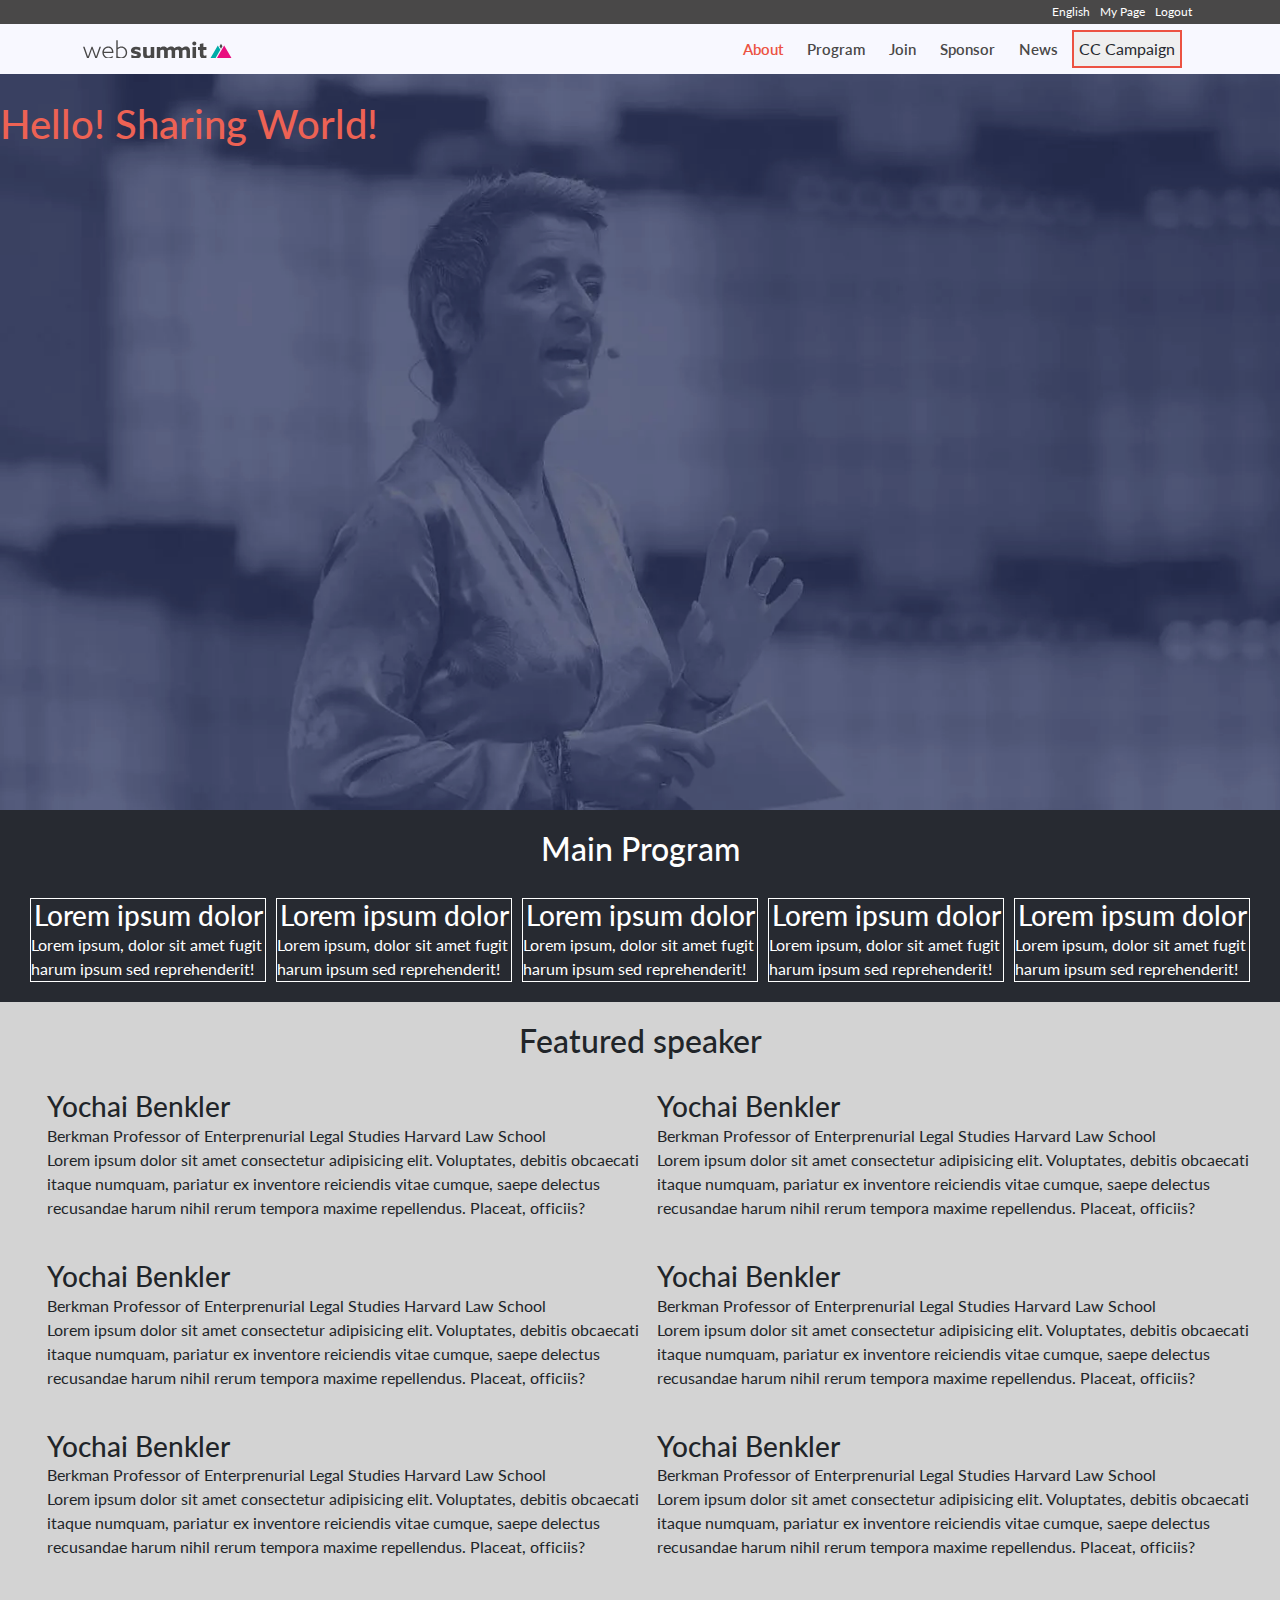
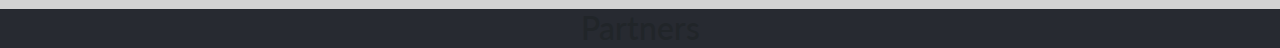
==== index.html @ e6be3a61 "Added partners section" ====
<!DOCTYPE html>
<!--[if lt IE 7]>      <html class="no-js lt-ie9 lt-ie8 lt-ie7"> <![endif]-->
<!--[if IE 7]>         <html class="no-js lt-ie9 lt-ie8"> <![endif]-->
<!--[if IE 8]>         <html class="no-js lt-ie9"> <![endif]-->
<!--[if gt IE 8]><!-->
<html class="no-js">
<!--<![endif]-->

<head>
  <meta charset="utf-8">
  <meta http-equiv="X-UA-Compatible" content="IE=edge">
  <title>Home Page</title>
  <meta name="description" content="">
  <meta name="viewport" content="width=device-width, initial-scale=1">
  <link href="https://fonts.googleapis.com/css2?family=Lato&display=swap" rel="stylesheet">
  <script src="https://kit.fontawesome.com/d4de0f4540.js" crossorigin="anonymous"></script>
  <link rel="stylesheet" href="https://stackpath.bootstrapcdn.com/bootstrap/4.4.1/css/bootstrap.min.css"
    integrity="sha384-Vkoo8x4CGsO3+Hhxv8T/Q5PaXtkKtu6ug5TOeNV6gBiFeWPGFN9MuhOf23Q9Ifjh" crossorigin="anonymous">
  <link rel="stylesheet" href="reset.css">
  <link rel="stylesheet" href="main.css">
</head>

<body>
  <header>
    <nav>
      <div class="top-nav space">
        <a href="#"><i class="fab fa-facebook-f"></i></a>
        <a href="#"><i class="fab fa-twitter"></i></a>
        <a href="#">English</a>
        <a href="#">My Page</a>
        <a href="#">Logout</a>
      </div>
      <div class="main-nav space">
        <a href="index.html" class="head-logo">
          <span class="svg-logo logo hideLogo">
            <svg viewBox="0 0 731 92" version="1.1" xmlns="http://www.w3.org/2000/svg"
              xmlns:xlink="http://www.w3.org/1999/xlink" class="svg-lo">
              <title>Web Summit_Logo_Horizontal_White</title>
              <desc>Created with Sketch.</desc>
              <g id="Web-Summit_Logo_Horizontal_White" stroke="none" stroke-width="1" fill="none" fill-rule="evenodd">
                <path
                  d="M0,32.848 L7.41,32.848 L17.639,62.132 C19.758,68.242 22.109,75.069 24.228,81.418 L24.462,81.418 C26.579,75.299 29.049,68.366 31.166,62.477 L41.867,32.848 L46.689,32.848 L57.155,61.778 C59.391,67.887 61.979,75.184 64.096,81.304 L64.33,81.304 C66.329,75.184 68.8,68.012 70.799,62.247 L81.031,32.848 L88.206,32.848 L67.859,90.707 L60.919,90.707 L50.689,62.477 C48.925,57.545 46.102,49.549 44.338,44.368 L44.103,44.368 C42.339,49.549 39.516,57.545 37.634,62.716 L27.52,90.707 L20.345,90.707 L0,32.848"
                  id="Fill-1" fill="#494848"></path>
                <path
                  d="M102.134,57.899 L142.474,57.899 C142.12,42.367 131.184,37.78 123.422,37.78 C113.777,37.78 104.016,44.483 102.134,57.899 Z M101.9,63.655 C103.075,77.301 112.836,85.766 126.479,85.766 C134.241,85.766 140.592,82.941 145.883,79.063 L145.883,86.59 C140.592,89.884 133.183,92 126.008,92 C108.249,92 95.077,79.771 95.077,61.778 C95.077,43.899 108.014,31.555 123.657,31.555 C137.652,31.555 149.295,41.543 149.295,58.723 C149.295,60.485 149.177,62.247 149.06,63.655 L101.9,63.655 Z"
                  id="Fill-2" fill="#494848"></path>
                <path
                  d="M187.141,85.881 C201.137,85.881 209.957,75.069 209.957,61.538 C209.957,48.017 201.254,37.78 188.2,37.78 C181.262,37.78 175.028,40.605 170.441,45.192 L170.441,81.533 C174.91,83.889 181.144,85.881 187.141,85.881 Z M163.503,0.854 L170.441,0.854 L170.441,37.904 L170.678,38.019 C174.793,34.84 180.907,31.555 189.023,31.555 C204.666,31.555 216.897,43.669 216.897,61.184 C216.897,78.708 204.666,92 186.907,92 C180.321,92 174.91,90.238 170.206,88.007 L163.503,89.175 L163.503,0.854 Z"
                  id="Fill-3" fill="#494848"></path>
                <path
                  d="M237.398,72.007 C245.072,76.474 254.003,78.423 259.386,78.423 C264.198,78.423 267.061,77.164 267.061,74.077 C267.061,69.723 260.762,70.18 252.287,68.007 C241.636,65.368 235.337,60.901 235.337,51.623 C235.451,39.715 245.988,32.964 259.96,32.964 C266.715,32.964 275.078,34.335 281.489,37.43 L281.489,52.425 C274.045,48.191 265.342,46.354 260.302,46.354 C255.721,46.354 252.973,47.734 252.973,50.364 C252.973,54.486 259.043,54.15 267.403,56.211 C278.169,58.841 284.696,62.962 284.696,72.697 C284.582,85.062 273.816,91.823 259.386,91.823 C252.63,91.823 244.042,90.452 237.398,87.244 L237.398,72.007"
                  id="Fill-4" fill="#494848"></path>
                <path
                  d="M295.376,68.921 L295.376,34.223 L312.783,34.223 L312.783,66.282 C312.783,70.403 313.471,72.809 314.958,74.413 C316.448,76.138 318.737,76.94 321.143,76.94 C325.495,76.94 329.848,74.534 332.594,71.895 L332.594,34.223 L350.004,34.223 L350.004,90.564 L332.825,90.564 L332.825,85.295 L332.594,85.184 C328.244,88.96 322.747,91.823 315.417,91.823 C308.89,91.823 303.964,89.529 300.759,86.209 C297.094,82.433 295.376,77.276 295.376,68.921"
                  id="Fill-5" fill="#494848"></path>
                <path
                  d="M520.505,38.02 C517.183,34.589 512.29,32.416 505.991,32.416 C498.89,32.416 492.264,35.046 486.193,40.426 C482.873,34.812 475.894,32.416 469.824,32.416 C461.139,32.416 454.104,36.968 449.709,40.58 C449.123,39.658 448.457,38.808 447.695,38.02 C444.373,34.589 439.45,32.416 433.151,32.416 C426.05,32.416 419.409,35.046 413.338,40.426 C410.018,34.812 403.032,32.416 396.961,32.416 C390.091,32.416 384.271,35.157 379.919,38.822 L379.596,38.71 L379.596,34.444 L362.596,34.444 L362.596,90.444 L379.596,90.444 L379.596,51.998 C382.596,49.592 386.791,47.41 390.799,47.41 C393.088,47.41 395.041,48.1 396.643,49.816 C398.132,51.42 398.596,53.714 398.596,57.491 L398.596,90.444 L416.596,90.444 L416.596,54.628 C416.596,53.826 416.514,52.912 416.4,52.11 C419.377,49.471 423.457,47.41 427.467,47.41 C429.756,47.41 431.874,48.1 433.478,49.816 C434.853,51.308 435.596,53.257 435.596,57.491 L435.596,90.444 L435.476,90.444 L452.849,90.444 L452.596,90.444 L452.596,51.998 C455.596,49.592 459.726,47.41 463.734,47.41 C466.023,47.41 468.008,48.1 469.61,49.816 C471.1,51.42 471.596,53.714 471.596,57.491 L471.596,90.444 L488.596,90.444 L488.596,54.628 C488.596,53.826 488.949,52.912 488.835,52.11 C491.812,49.471 496.11,47.41 500.12,47.41 C502.409,47.41 504.7,48.1 506.304,49.816 C507.68,51.308 508.596,53.257 508.596,57.491 L508.596,90.444 L525.596,90.444 L525.596,54.628 C525.596,46.608 524.055,41.685 520.505,38.02"
                  id="Fill-6" fill="#494848"></path>
                <polygon id="Fill-7" fill="#494848" points="538.07 90.564 555.477 90.564 555.477 34.223 538.07 34.223">
                </polygon>
                <path
                  d="M574.162,69.378 L574.162,48.648 L565,48.648 L565,34.223 L574.162,34.223 L574.162,19.564 L591.567,16.58 L591.567,34.223 L606.457,34.223 L606.457,48.648 L591.567,48.648 L591.567,67.541 C591.567,73.042 592.828,77.164 598.097,77.164 C600.96,77.164 604.165,76.017 606.457,74.87 L606.457,88.736 C603.823,90.452 598.668,91.823 593.745,91.823 C588.019,91.823 582.636,89.995 579.086,86.209 C576.109,83.002 574.162,78.311 574.162,69.378"
                  id="Fill-8" fill="#494848"></path>
                <polyline id="Fill-9" fill="#494848"
                  points="678.102 17.841 670.831 30.344 678.124 42.96 685.326 30.501 678.102 17.841"></polyline>
                <polyline id="Fill-10" fill="#00aca8"
                  points="664.521 30.336 664.521 30.335 662.499 26.691 625.549 90.444 650.507 90.444 664.279 66.765 674.971 48.341 664.521 30.336">
                </polyline>
                <polyline id="Fill-11" fill="#e90d7f"
                  points="730.686 90.444 693.75 26.547 656.813 90.444 730.686 90.444"></polyline>
                <path
                  d="M546.887,7.306 C552.328,7.306 556.857,11.724 556.857,17.165 C556.857,22.598 552.328,27.016 546.887,27.016 C541.454,27.016 536.916,22.598 536.916,17.165 C536.916,11.724 541.454,7.306 546.887,7.306"
                  id="Fill-12" fill="#494848"></path>
              </g>
            </svg>
          </span>
        </a>
        <span class="nav-toggle">
          <a href="#" class=""><i class="fas fa-bars font-weight-bold text-decoration-none"></i>
          </a>
        </span>
        <div class="left-main-nav col">
          <ul class="float-right item">
            <li><a href="about.html" class="active">About</a></li>
            <li><a href="ticket.html">Program</a></li>
            <li><a href="#">Join</a></li>
            <li><a href="#">Sponsor</a></li>
            <li><a href="#">News</a></li>
            <li><button type="button" class="camp-btn">CC Campaign</button></li>
          </ul>
        </div>
      </div>
    </nav>
  </header>
  <section class="main-background">
    <div class="over-title">
      <h1>Hello! Sharing World!</h1>
      <h2></h2>
    </div>
  </section>
  <section class="program-cont">
    <div class="program-title">
      <h2 class="text-white">Main Program</h2>
    </div>
    <div class="programs-container text-white page-margin">
      <div class="programs ">
        <div class="prog-icon"><i class="fa fa-bars"></i></div>
        <div class="prog-title">
          <h3>Lorem ipsum dolor</h3>
        </div>
        <div class="prog-details">
          <p>Lorem ipsum, dolor sit amet fugit harum ipsum sed reprehenderit!</p>
        </div>
      </div>
      <div class="programs">
        <div class="prog-icon"><i class="fa fa-bars"></i></div>
        <div class="prog-title">
          <h3>Lorem ipsum dolor</h3>
        </div>
        <div class="prog-details">
          <p>Lorem ipsum, dolor sit amet fugit harum ipsum sed reprehenderit!</p>
        </div>
      </div>
      <div class="programs">
        <div class="prog-icon"><i class="fa fa-bars"></i></div>
        <div class="prog-title">
          <h3>Lorem ipsum dolor</h3>
        </div>
        <div class="prog-details">
          <p>Lorem ipsum, dolor sit amet fugit harum ipsum sed reprehenderit!</p>
        </div>
      </div>
      <div class="programs">
        <div class="prog-icon"><i class="fa fa-bars"></i></div>
        <div class="prog-title">
          <h3>Lorem ipsum dolor</h3>
        </div>
        <div class="prog-details">
          <p>Lorem ipsum, dolor sit amet fugit harum ipsum sed reprehenderit!</p>
        </div>
      </div>
      <div class="programs">
        <div class="prog-icon"><i class="fa fa-bars"></i></div>
        <div class="prog-title">
          <h3>Lorem ipsum dolor</h3>
        </div>
        <div class="prog-details">
          <p>Lorem ipsum, dolor sit amet fugit harum ipsum sed reprehenderit!</p>
        </div>
      </div>
    </div>
  </section>
  <section class="speakers-conts">
    <div class="speakers-heading">
      <h2>Featured speaker</h2>
    </div>
    <div class="speakers-container">
      <div class="speaker">
        <div class="speaker-img">
          <img
            src="https://web-summit.imgix.net/654740ba8baa5809d05519d4263c14324ef2367d.png?ixlib=rb-3.2.1&auto=format&fit=crop&crop=faces&w=300&h=300&s=7beac8ff30d8c26bceece28614f64a8c"
            alt="">
        </div>
        <div class="speaker-desc">
          <h3>Yochai Benkler</h3>
          <p>Berkman Professor of Enterprenurial Legal Studies Harvard Law School</p>
          <p>Lorem ipsum dolor sit amet consectetur adipisicing elit. Voluptates, debitis obcaecati itaque numquam,
            pariatur ex inventore reiciendis vitae cumque, saepe delectus recusandae harum nihil rerum tempora maxime
            repellendus. Placeat, officiis? </p>
        </div>
      </div>
      <div class="speaker">
        <div class="speaker-img">
          <img
            src="https://web-summit.imgix.net/654740ba8baa5809d05519d4263c14324ef2367d.png?ixlib=rb-3.2.1&auto=format&fit=crop&crop=faces&w=300&h=300&s=7beac8ff30d8c26bceece28614f64a8c"
            alt="">
        </div>
        <div class="speaker-desc">
          <h3>Yochai Benkler</h3>
          <p>Berkman Professor of Enterprenurial Legal Studies Harvard Law School</p>
          <p>Lorem ipsum dolor sit amet consectetur adipisicing elit. Voluptates, debitis obcaecati itaque numquam,
            pariatur ex inventore reiciendis vitae cumque, saepe delectus recusandae harum nihil rerum tempora maxime
            repellendus. Placeat, officiis? </p>
        </div>
      </div>
      <div class="speaker">
        <div class="speaker-img">
          <img
            src="https://web-summit.imgix.net/654740ba8baa5809d05519d4263c14324ef2367d.png?ixlib=rb-3.2.1&auto=format&fit=crop&crop=faces&w=300&h=300&s=7beac8ff30d8c26bceece28614f64a8c"
            alt="">
        </div>
        <div class="speaker-desc">
          <h3>Yochai Benkler</h3>
          <p>Berkman Professor of Enterprenurial Legal Studies Harvard Law School</p>
          <p>Lorem ipsum dolor sit amet consectetur adipisicing elit. Voluptates, debitis obcaecati itaque numquam,
            pariatur ex inventore reiciendis vitae cumque, saepe delectus recusandae harum nihil rerum tempora maxime
            repellendus. Placeat, officiis? </p>
        </div>
      </div>
      <div class="speaker">
        <div class="speaker-img">
          <img
            src="https://web-summit.imgix.net/654740ba8baa5809d05519d4263c14324ef2367d.png?ixlib=rb-3.2.1&auto=format&fit=crop&crop=faces&w=300&h=300&s=7beac8ff30d8c26bceece28614f64a8c"
            alt="">
        </div>
        <div class="speaker-desc">
          <h3>Yochai Benkler</h3>
          <p>Berkman Professor of Enterprenurial Legal Studies Harvard Law School</p>
          <p>Lorem ipsum dolor sit amet consectetur adipisicing elit. Voluptates, debitis obcaecati itaque numquam,
            pariatur ex inventore reiciendis vitae cumque, saepe delectus recusandae harum nihil rerum tempora maxime
            repellendus. Placeat, officiis? </p>
        </div>
      </div>
      <div class="speaker">
        <div class="speaker-img">
          <img
            src="https://web-summit.imgix.net/654740ba8baa5809d05519d4263c14324ef2367d.png?ixlib=rb-3.2.1&auto=format&fit=crop&crop=faces&w=300&h=300&s=7beac8ff30d8c26bceece28614f64a8c"
            alt="">
        </div>
        <div class="speaker-desc">
          <h3>Yochai Benkler</h3>
          <p>Berkman Professor of Enterprenurial Legal Studies Harvard Law School</p>
          <p>Lorem ipsum dolor sit amet consectetur adipisicing elit. Voluptates, debitis obcaecati itaque numquam,
            pariatur ex inventore reiciendis vitae cumque, saepe delectus recusandae harum nihil rerum tempora maxime
            repellendus. Placeat, officiis? </p>
        </div>
      </div>
      <div class="speaker">
        <div class="speaker-img">
          <img
            src="https://web-summit.imgix.net/654740ba8baa5809d05519d4263c14324ef2367d.png?ixlib=rb-3.2.1&auto=format&fit=crop&crop=faces&w=300&h=300&s=7beac8ff30d8c26bceece28614f64a8c"
            alt="">
        </div>
        <div class="speaker-desc">
          <h3>Yochai Benkler</h3>
          <p>Berkman Professor of Enterprenurial Legal Studies Harvard Law School</p>
          <p>Lorem ipsum dolor sit amet consectetur adipisicing elit. Voluptates, debitis obcaecati itaque numquam,
            pariatur ex inventore reiciendis vitae cumque, saepe delectus recusandae harum nihil rerum tempora maxime
            repellendus. Placeat, officiis? </p>
        </div>
      </div>
    </div>
  </section>
  <section class="partners-cont">
    <div class="partners-heading">
      <h2>Partners</h2>
    </div>
    <div class="partners-container">
      <div class="partner-img">
        <img src="https://web-summit-library.imgix.net/websummit/2018/10/airbus-logo.png?auto=compress%2Cformat&ixlib=php-1.2.1&s=8522e4c6978bf7ebb25f4c47e056dba0" alt="">
      </div>
      <div class="partner-img">
        <img src="https://webdev-media-library.s3-accelerate.amazonaws.com/websummit/2018/07/Atlassian.svg" alt="">
      </div>
      <div class="partner-img">
        <img src="https://webdev-media-library.s3-accelerate.amazonaws.com/websummit/2018/07/google.svg" alt="">
      </div>
      <div class="partner-img">
        <img src="https://web-summit-library.imgix.net/websummit/2018/07/AWS-Logo-copy-e1535448544166.png?auto=compress%2Cformat&ixlib=php-1.2.1&s=99593c1e5e8f8cb1bda03787d07b8f05" alt="">
      </div>
      <div class="partner-img">
        <img src="https://web-summit-library.imgix.net/websummit/2018/10/microsoft-2.png?auto=compress%2Cformat&ixlib=php-1.2.1&s=76a60603e2b53779d2b647250107a2a7" alt="">
      </div>
    </div>
  </section>
  <script src="https://code.jquery.com/jquery-3.4.1.slim.min.js"
    integrity="sha384-J6qa4849blE2+poT4WnyKhv5vZF5SrPo0iEjwBvKU7imGFAV0wwj1yYfoRSJoZ+n"
    crossorigin="anonymous"></script>
  <script src="https://cdn.jsdelivr.net/npm/popper.js@1.16.0/dist/umd/popper.min.js"
    integrity="sha384-Q6E9RHvbIyZFJoft+2mJbHaEWldlvI9IOYy5n3zV9zzTtmI3UksdQRVvoxMfooAo"
    crossorigin="anonymous"></script>
  <script src="https://stackpath.bootstrapcdn.com/bootstrap/4.4.1/js/bootstrap.min.js"
    integrity="sha384-wfSDF2E50Y2D1uUdj0O3uMBJnjuUD4Ih7YwaYd1iqfktj0Uod8GCExl3Og8ifwB6"
    crossorigin="anonymous"></script>
</body>

</html>
---- main.css ----
@import url('https://fonts.googleapis.com/css2?family=Lato&display=swap');

html,
body {
  height: 100%;
  font-family: 'Lato', sans-serif;
}

nav {
  position: fixed;
  width: 100%;
  z-index: 2;
}

.top-nav {
  height: 24px;
  background-color: #494848;
  display: flex;
  justify-content: flex-end;
  align-items: center;
}

.space {
  padding: 0 6.5%;
}

.top-nav a {
  text-decoration: none;
  color: #fff;
  text-align: center;
  margin: 0 5px;
  font-size: 12px;
}

.main-nav {
  display: flex;
  height: 50px;
  align-items: center;
  background-color: #f8f8ff;
}

.head-logo {
  text-decoration: none;
  align-items: flex-end;
  overflow: hidden;
}

nav li {
  display: inline-block;
}

.head-logo .svg-logo {
  display: flex;
  align-items: flex-end;
  justify-content: flex-end;
}

.logo {
  height: 100%;
  width: 9.3rem;
}

.left-main-nav a {
  text-decoration: none;
  color: rgb(74, 72, 72);
  font-size: 15px;
  font-weight: 600;
  text-align: center;
  padding: 0 10px;
}

a.active {
  color: #ec5242;
}

.camp-btn {
  border: 2px solid #ec5242;
  padding: 5px;
  color: #272a31;
}

.main-background {
  background-image: url(images/1.jpg);

  /* position: absolute;
  top: 0;
  left: 0;
  width: 100%;
  height: 700px; */
  object-fit: cover;
  background-repeat: no-repeat;
  background-size: cover;
  display: flex;
  height: 90vh;
  opacity: 0.9;
}

.over-title {
  padding-top: 100px;
  color: #ec5242;
}

.program-cont {
  background-color: #272a31;
  background-repeat: no-repeat;
  display: flex;
  align-items: center;
  justify-content: center;
  flex-direction: column;
  padding-top: 20px;
  padding-bottom: 20px;
}

.fa-bars {
  font-size: 16px;
  font-weight: 600;
}

.nav-toggle a {
  color: #272a31;
  vertical-align: middle;
  display: none;
}

@media only screen and (max-width: 992px) {
  .top-nav {
    display: none;
  }
}

@media only screen and (max-width: 768px) {
  .nav-toggle a {
    color: #272a31;
    vertical-align: middle;
    display: flex;
  }

  .left-main-nav {
    display: none;
  }

  .main-nav {
    justify-content: space-between;
    flex-direction: row-reverse;
  }
}

/* @media only screen and (max-width: 576px) {

} */

@media only screen and (max-width: 400px) {
  .main-nav {
    justify-content: space-between;
    flex-direction: row;
  }

  .head-logo {
    display: none;
  }
}

.programs {
  display: flex;
  flex-direction: column;
  justify-content: center;
  align-items: center;
  background-color: transparent white;
  border: 1px solid white;
}

.programs-container {
  display: grid;
  grid-template-columns: repeat(5, 1fr);
  grid-auto-rows: auto;
  gap: 10px;
}

.page-margin {
  margin-left: 30px;
  margin-right: 30px;
}

.program-title {
  margin-bottom: 30px;
}

@media only screen and (max-width: 992px) {
  .programs-container {
    grid-template-columns: repeat(3, 1fr);
  }
}

@media only screen and (max-width: 576px) {
  .programs-container {
    grid-template-columns: repeat(2, 1fr);
  }
}

@media only screen and (max-width: 400px) {
  .programs-container {
    grid-template-columns: 1fr;
  }

  .prog-icon {
    margin-right: 20px;
    margin-left: 15px;
  }

  .programs {
    display: flex;
    flex-direction: row;
    justify-content: center;
  }
}

.speakers-conts {
  background-color: #d3d3d3;
  background-repeat: no-repeat;
  display: flex;
  align-items: center;
  justify-content: center;
  flex-direction: column;
  padding-top: 20px;
  padding-bottom: 20px;
}

.speakers-container {
  display: grid;
  grid-template-columns: 1fr 1fr;
  padding: 10px 30px;
}

.speaker {
  display: flex;
  justify-content: center;
  align-items: center;
  padding: 20px 0;
}

.speaker-desc {
  display: flex;
  justify-content: flex-start;
  align-items: flex-start;
  flex-direction: column;
  margin-left: 17px;
}

@media only screen and (max-width: 768px) {
  .speakers-container {
    grid-template-columns: 1fr;
  }
}

.partners-cont {
  display: flex;
  justify-content: center;
  align-items: center;
  flex-direction: column;
  background-color: #272a31;
}

.partners-container {
  display: grid;
  grid-template-columns: repeat(5, 1fr);
  grid-auto-rows: auto;
  gap: 10px;
}
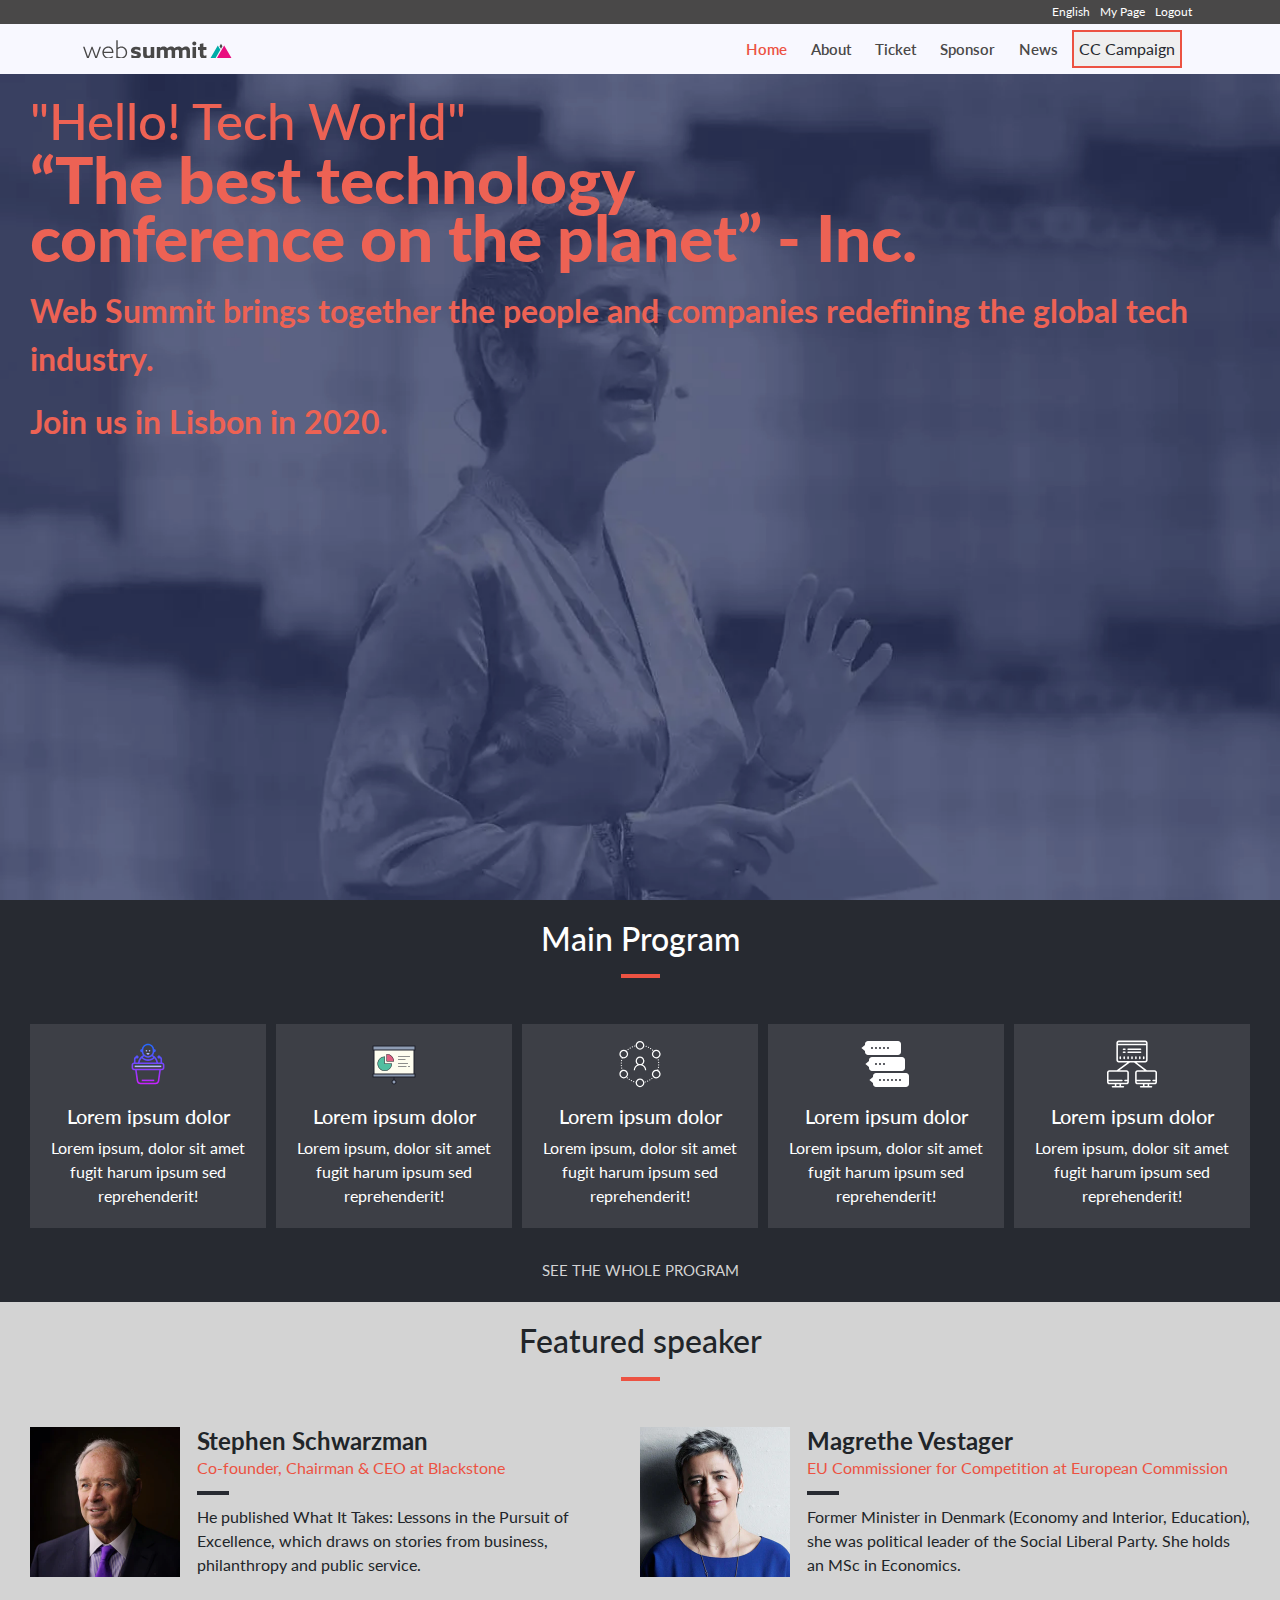
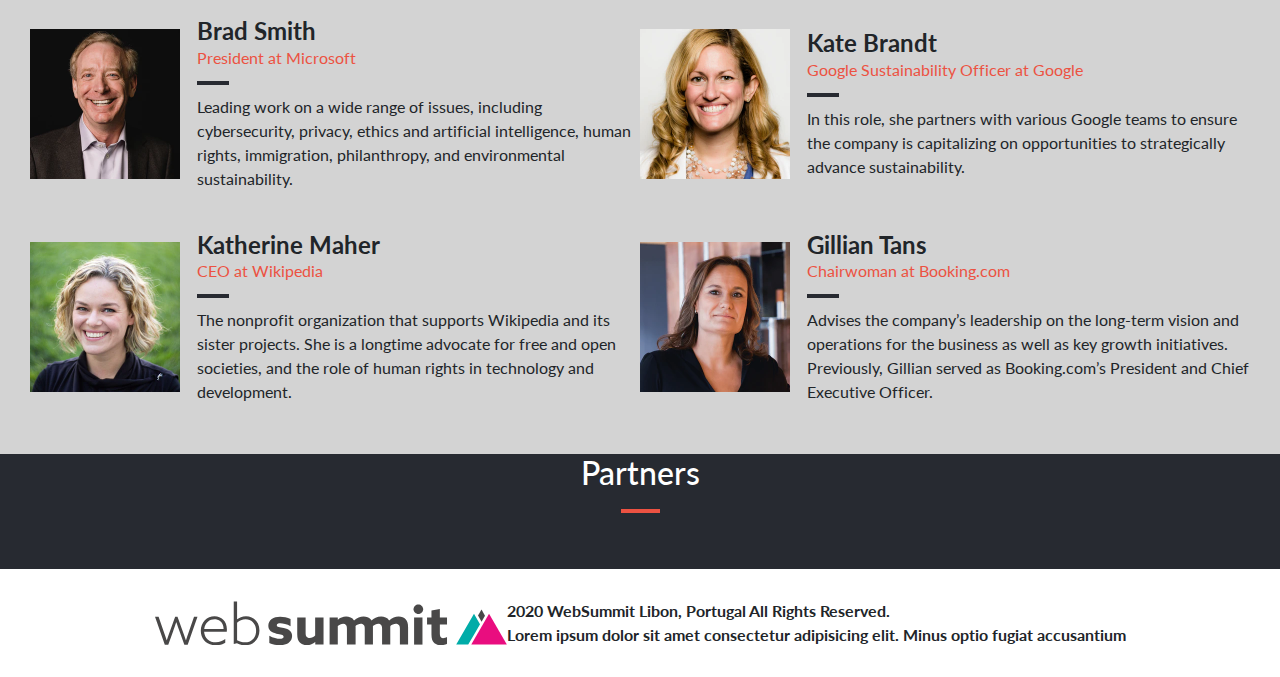
==== commit 77838b4d: "Index page done" ====
--- a/index.html
+++ b/index.html
@@ -81,9 +81,9 @@
         </span>
         <div class="left-main-nav col">
           <ul class="float-right item">
-            <li><a href="about.html" class="active">About</a></li>
-            <li><a href="ticket.html">Program</a></li>
-            <li><a href="#">Join</a></li>
+            <li><a href="index.html" class="active">Home</a></li>
+            <li><a href="about.html">About</a></li>
+            <li><a href="ticket.html">Ticket</a></li>
             <li><a href="#">Sponsor</a></li>
             <li><a href="#">News</a></li>
             <li><button type="button" class="camp-btn">CC Campaign</button></li>
@@ -93,176 +93,239 @@
     </nav>
   </header>
   <section class="main-background">
-    <div class="over-title">
-      <h1>Hello! Sharing World!</h1>
-      <h2></h2>
+    <div class="over-title page-margin">
+      <h1>"Hello! Tech World"</h1>
+      <h2>“The best technology <br>conference on the planet” - Inc.</h2> 
+      <div class="over-back">
+        <p>Web Summit brings together the people and companies redefining the global tech industry.</p>
+      </div>
+      <p>Join us in Lisbon in 2020.</p>
     </div>
   </section>
   <section class="program-cont">
     <div class="program-title">
       <h2 class="text-white">Main Program</h2>
+      <hr class="title-hr">
     </div>
     <div class="programs-container text-white page-margin">
       <div class="programs ">
-        <div class="prog-icon"><i class="fa fa-bars"></i></div>
-        <div class="prog-title">
-          <h3>Lorem ipsum dolor</h3>
+        <div class="prog-icon"><img src="images/icons8-lecturer-50.svg" alt=""></div>
+        <div class="prog-title">
+          <h5>Lorem ipsum dolor</h5>
         </div>
         <div class="prog-details">
           <p>Lorem ipsum, dolor sit amet fugit harum ipsum sed reprehenderit!</p>
         </div>
       </div>
       <div class="programs">
-        <div class="prog-icon"><i class="fa fa-bars"></i></div>
-        <div class="prog-title">
-          <h3>Lorem ipsum dolor</h3>
+        <div class="prog-icon"><img src="images/icons8-presentation-50.svg" alt=""></div>
+        <div class="prog-title">
+          <h5>Lorem ipsum dolor</h5>
         </div>
         <div class="prog-details">
           <p>Lorem ipsum, dolor sit amet fugit harum ipsum sed reprehenderit!</p>
         </div>
       </div>
       <div class="programs">
-        <div class="prog-icon"><i class="fa fa-bars"></i></div>
-        <div class="prog-title">
-          <h3>Lorem ipsum dolor</h3>
+        <div class="prog-icon">
+          <img src="images/icons8-business-network-50.svg" alt="">
+        </div>
+        <div class="prog-title">
+          <h5>Lorem ipsum dolor</h5>
         </div>
         <div class="prog-details">
           <p>Lorem ipsum, dolor sit amet fugit harum ipsum sed reprehenderit!</p>
         </div>
       </div>
       <div class="programs">
-        <div class="prog-icon"><i class="fa fa-bars"></i></div>
-        <div class="prog-title">
-          <h3>Lorem ipsum dolor</h3>
+        <div class="prog-icon"><img src="images/icons8-discussion-forum-50.svg" alt=""></div>
+        <div class="prog-title">
+          <h5>Lorem ipsum dolor</h5>
         </div>
         <div class="prog-details">
           <p>Lorem ipsum, dolor sit amet fugit harum ipsum sed reprehenderit!</p>
         </div>
       </div>
       <div class="programs">
-        <div class="prog-icon"><i class="fa fa-bars"></i></div>
-        <div class="prog-title">
-          <h3>Lorem ipsum dolor</h3>
-        </div>
-        <div class="prog-details">
-          <p>Lorem ipsum, dolor sit amet fugit harum ipsum sed reprehenderit!</p>
-        </div>
-      </div>
+        <div class="prog-icon"><img src="images/icons8-networking-manager-50.svg" alt=""></div>
+        <div class="prog-title">
+          <h5>Lorem ipsum dolor</h5>
+        </div>
+        <div class="prog-details">
+          <p>Lorem ipsum, dolor sit amet fugit harum ipsum sed reprehenderit!</p>
+        </div>
+      </div>
+    </div>
+    <div class="below-tag">
+      <a href="#" class="">see the whole program</a>
     </div>
   </section>
   <section class="speakers-conts">
     <div class="speakers-heading">
       <h2>Featured speaker</h2>
+      <hr class="title-hr">
     </div>
     <div class="speakers-container">
       <div class="speaker">
         <div class="speaker-img">
-          <img
-            src="https://web-summit.imgix.net/654740ba8baa5809d05519d4263c14324ef2367d.png?ixlib=rb-3.2.1&auto=format&fit=crop&crop=faces&w=300&h=300&s=7beac8ff30d8c26bceece28614f64a8c"
-            alt="">
-        </div>
-        <div class="speaker-desc">
-          <h3>Yochai Benkler</h3>
-          <p>Berkman Professor of Enterprenurial Legal Studies Harvard Law School</p>
-          <p>Lorem ipsum dolor sit amet consectetur adipisicing elit. Voluptates, debitis obcaecati itaque numquam,
-            pariatur ex inventore reiciendis vitae cumque, saepe delectus recusandae harum nihil rerum tempora maxime
-            repellendus. Placeat, officiis? </p>
-        </div>
-      </div>
-      <div class="speaker">
-        <div class="speaker-img">
-          <img
-            src="https://web-summit.imgix.net/654740ba8baa5809d05519d4263c14324ef2367d.png?ixlib=rb-3.2.1&auto=format&fit=crop&crop=faces&w=300&h=300&s=7beac8ff30d8c26bceece28614f64a8c"
-            alt="">
-        </div>
-        <div class="speaker-desc">
-          <h3>Yochai Benkler</h3>
-          <p>Berkman Professor of Enterprenurial Legal Studies Harvard Law School</p>
-          <p>Lorem ipsum dolor sit amet consectetur adipisicing elit. Voluptates, debitis obcaecati itaque numquam,
-            pariatur ex inventore reiciendis vitae cumque, saepe delectus recusandae harum nihil rerum tempora maxime
-            repellendus. Placeat, officiis? </p>
-        </div>
-      </div>
-      <div class="speaker">
-        <div class="speaker-img">
-          <img
-            src="https://web-summit.imgix.net/654740ba8baa5809d05519d4263c14324ef2367d.png?ixlib=rb-3.2.1&auto=format&fit=crop&crop=faces&w=300&h=300&s=7beac8ff30d8c26bceece28614f64a8c"
-            alt="">
-        </div>
-        <div class="speaker-desc">
-          <h3>Yochai Benkler</h3>
-          <p>Berkman Professor of Enterprenurial Legal Studies Harvard Law School</p>
-          <p>Lorem ipsum dolor sit amet consectetur adipisicing elit. Voluptates, debitis obcaecati itaque numquam,
-            pariatur ex inventore reiciendis vitae cumque, saepe delectus recusandae harum nihil rerum tempora maxime
-            repellendus. Placeat, officiis? </p>
-        </div>
-      </div>
-      <div class="speaker">
-        <div class="speaker-img">
-          <img
-            src="https://web-summit.imgix.net/654740ba8baa5809d05519d4263c14324ef2367d.png?ixlib=rb-3.2.1&auto=format&fit=crop&crop=faces&w=300&h=300&s=7beac8ff30d8c26bceece28614f64a8c"
-            alt="">
-        </div>
-        <div class="speaker-desc">
-          <h3>Yochai Benkler</h3>
-          <p>Berkman Professor of Enterprenurial Legal Studies Harvard Law School</p>
-          <p>Lorem ipsum dolor sit amet consectetur adipisicing elit. Voluptates, debitis obcaecati itaque numquam,
-            pariatur ex inventore reiciendis vitae cumque, saepe delectus recusandae harum nihil rerum tempora maxime
-            repellendus. Placeat, officiis? </p>
-        </div>
-      </div>
-      <div class="speaker">
-        <div class="speaker-img">
-          <img
-            src="https://web-summit.imgix.net/654740ba8baa5809d05519d4263c14324ef2367d.png?ixlib=rb-3.2.1&auto=format&fit=crop&crop=faces&w=300&h=300&s=7beac8ff30d8c26bceece28614f64a8c"
-            alt="">
-        </div>
-        <div class="speaker-desc">
-          <h3>Yochai Benkler</h3>
-          <p>Berkman Professor of Enterprenurial Legal Studies Harvard Law School</p>
-          <p>Lorem ipsum dolor sit amet consectetur adipisicing elit. Voluptates, debitis obcaecati itaque numquam,
-            pariatur ex inventore reiciendis vitae cumque, saepe delectus recusandae harum nihil rerum tempora maxime
-            repellendus. Placeat, officiis? </p>
-        </div>
-      </div>
-      <div class="speaker">
-        <div class="speaker-img">
-          <img
-            src="https://web-summit.imgix.net/654740ba8baa5809d05519d4263c14324ef2367d.png?ixlib=rb-3.2.1&auto=format&fit=crop&crop=faces&w=300&h=300&s=7beac8ff30d8c26bceece28614f64a8c"
-            alt="">
-        </div>
-        <div class="speaker-desc">
-          <h3>Yochai Benkler</h3>
-          <p>Berkman Professor of Enterprenurial Legal Studies Harvard Law School</p>
-          <p>Lorem ipsum dolor sit amet consectetur adipisicing elit. Voluptates, debitis obcaecati itaque numquam,
-            pariatur ex inventore reiciendis vitae cumque, saepe delectus recusandae harum nihil rerum tempora maxime
-            repellendus. Placeat, officiis? </p>
-        </div>
-      </div>
-    </div>
-  </section>
-  <section class="partners-cont">
+          <img class="speak-img" src="images/2.png" alt="">
+        </div>
+        <div class="speaker-desc">
+          <h4>Stephen Schwarzman</h4>
+          <p class="small-desc">Co-founder, Chairman & CEO at Blackstone</p>
+          <div class="speak-hr"></div>
+          <p>He published What It Takes: Lessons in the Pursuit of Excellence, which draws on stories from business,
+            philanthropy and public service.</p>
+        </div>
+      </div>
+      <div class="speaker">
+        <div class="speaker-img">
+          <img class="speak-img" src="images/3.png" alt="">
+        </div>
+        <div class="speaker-desc">
+          <h4>Magrethe Vestager</h4>
+          <p class="small-desc">EU Commissioner for Competition at European Commission</p>
+          <div class="speak-hr"></div>
+          <p> Former Minister in Denmark (Economy and Interior, Education), she was political leader of the Social
+            Liberal Party. She holds an MSc in Economics.</p>
+        </div>
+      </div>
+      <div class="speaker">
+        <div class="speaker-img">
+          <img class="speak-img" src="images/4.png" alt="">
+        </div>
+        <div class="speaker-desc">
+          <h4>Brad Smith</h4>
+          <p class="small-desc">President at Microsoft</p>
+          <div class="speak-hr"></div>
+          <p>Leading work on a wide range of issues, including cybersecurity, privacy, ethics and artificial
+            intelligence, human rights, immigration, philanthropy, and environmental sustainability.</p>
+        </div>
+      </div>
+      <div class="speaker">
+        <div class="speaker-img">
+          <img class="speak-img" src="images/5.jpg" alt="">
+        </div>
+        <div class="speaker-desc">
+          <h4>Kate Brandt</h4>
+          <p class="small-desc">Google Sustainability Officer at Google</p>
+          <div class="speak-hr"></div>
+          <p> In this role, she partners with various Google teams to ensure the company is capitalizing on
+            opportunities to strategically advance sustainability.</p>
+        </div>
+      </div>
+      <div class="speaker">
+        <div class="speaker-img">
+          <img class="speak-img" src="images/6.png" alt="">
+        </div>
+        <div class="speaker-desc">
+          <h4>Katherine Maher</h4>
+          <p class="small-desc">CEO at Wikipedia</p>
+          <div class="speak-hr"></div>
+          <p>The nonprofit organization that supports Wikipedia and its sister projects. She is a longtime advocate for
+            free and open societies, and the role of human rights in technology and development.</p>
+        </div>
+      </div>
+      <div class="speaker">
+        <div class="speaker-img">
+          <img class="speak-img" src="images/7.png" alt="">
+        </div>
+        <div class="speaker-desc">
+          <h4>Gillian Tans</h4>
+          <p class="small-desc">Chairwoman at Booking.com</p>
+          <div class="speak-hr"></div>
+          <p>Advises the company’s leadership on the long-term vision and operations for the business as well as key
+            growth initiatives. Previously, Gillian served as Booking.com’s President and Chief Executive Officer.</p>
+        </div>
+      </div>
+    </div>
+  </section>
+  <section class="partners-cont ">
     <div class="partners-heading">
-      <h2>Partners</h2>
+      <h2 class="text-white">Partners</h2>
+      <hr class="title-hr">
     </div>
     <div class="partners-container">
-      <div class="partner-img">
-        <img src="https://web-summit-library.imgix.net/websummit/2018/10/airbus-logo.png?auto=compress%2Cformat&ixlib=php-1.2.1&s=8522e4c6978bf7ebb25f4c47e056dba0" alt="">
-      </div>
-      <div class="partner-img">
-        <img src="https://webdev-media-library.s3-accelerate.amazonaws.com/websummit/2018/07/Atlassian.svg" alt="">
-      </div>
-      <div class="partner-img">
-        <img src="https://webdev-media-library.s3-accelerate.amazonaws.com/websummit/2018/07/google.svg" alt="">
-      </div>
-      <div class="partner-img">
-        <img src="https://web-summit-library.imgix.net/websummit/2018/07/AWS-Logo-copy-e1535448544166.png?auto=compress%2Cformat&ixlib=php-1.2.1&s=99593c1e5e8f8cb1bda03787d07b8f05" alt="">
-      </div>
-      <div class="partner-img">
-        <img src="https://web-summit-library.imgix.net/websummit/2018/10/microsoft-2.png?auto=compress%2Cformat&ixlib=php-1.2.1&s=76a60603e2b53779d2b647250107a2a7" alt="">
-      </div>
-    </div>
-  </section>
+      <div class="partners-img">
+        <img class="partners-logo"
+          src="https://web-summit-library.imgix.net/websummit/2018/10/airbus-logo.png?auto=compress%2Cformat&ixlib=php-1.2.1&s=8522e4c6978bf7ebb25f4c47e056dba0"
+          alt="">
+      </div>
+      <div class="partners-img">
+        <img class="partners-logo"
+          src="https://webdev-media-library.s3-accelerate.amazonaws.com/websummit/2018/07/Atlassian.svg" alt="">
+      </div>
+      <div class="partners-img">
+        <img class="partners-logo"
+          src="https://webdev-media-library.s3-accelerate.amazonaws.com/websummit/2018/07/google.svg" alt="">
+      </div>
+      <div class="partners-img">
+        <img class="partners-logo"
+          src="https://web-summit-library.imgix.net/websummit/2018/10/Booking.com-Logo-copy.png?auto=compress%2Cformat&ixlib=php-1.2.1&s=d35834ebe2125b65a13bf07783a9b7f3"
+          alt="">
+      </div>
+      <div class="partners-img">
+        <img class="partners-logo"
+          src="https://web-summit-library.imgix.net/websummit/2018/10/microsoft-2.png?auto=compress%2Cformat&ixlib=php-1.2.1&s=76a60603e2b53779d2b647250107a2a7"
+          alt="">
+      </div>
+    </div>
+  </section>
+  <section class="load-more d-flex d-sm-none">
+  <div>
+    <button type="button" class="more">More <i class="fa fa-chevron-down"></i></button>
+  </div>
+  </section>
+  <footer class="justify-content-center align-items-center d-none d-sm-flex">
+    <div class="foot-logo">
+      <span class="svg-logo logo2 hideLogo">
+        <svg viewBox="0 0 731 92" version="1.1" xmlns="http://www.w3.org/2000/svg"
+          xmlns:xlink="http://www.w3.org/1999/xlink" class="svg-lo2">
+          <title>Web Summit_Logo_Horizontal_White</title>
+          <desc>Created with Sketch.</desc>
+          <g id="Web-Summit_Logo_Horizontal_White" stroke="none" stroke-width="1" fill="none" fill-rule="evenodd">
+            <path
+              d="M0,32.848 L7.41,32.848 L17.639,62.132 C19.758,68.242 22.109,75.069 24.228,81.418 L24.462,81.418 C26.579,75.299 29.049,68.366 31.166,62.477 L41.867,32.848 L46.689,32.848 L57.155,61.778 C59.391,67.887 61.979,75.184 64.096,81.304 L64.33,81.304 C66.329,75.184 68.8,68.012 70.799,62.247 L81.031,32.848 L88.206,32.848 L67.859,90.707 L60.919,90.707 L50.689,62.477 C48.925,57.545 46.102,49.549 44.338,44.368 L44.103,44.368 C42.339,49.549 39.516,57.545 37.634,62.716 L27.52,90.707 L20.345,90.707 L0,32.848"
+              id="Fill-1" fill="#494848"></path>
+            <path
+              d="M102.134,57.899 L142.474,57.899 C142.12,42.367 131.184,37.78 123.422,37.78 C113.777,37.78 104.016,44.483 102.134,57.899 Z M101.9,63.655 C103.075,77.301 112.836,85.766 126.479,85.766 C134.241,85.766 140.592,82.941 145.883,79.063 L145.883,86.59 C140.592,89.884 133.183,92 126.008,92 C108.249,92 95.077,79.771 95.077,61.778 C95.077,43.899 108.014,31.555 123.657,31.555 C137.652,31.555 149.295,41.543 149.295,58.723 C149.295,60.485 149.177,62.247 149.06,63.655 L101.9,63.655 Z"
+              id="Fill-2" fill="#494848"></path>
+            <path
+              d="M187.141,85.881 C201.137,85.881 209.957,75.069 209.957,61.538 C209.957,48.017 201.254,37.78 188.2,37.78 C181.262,37.78 175.028,40.605 170.441,45.192 L170.441,81.533 C174.91,83.889 181.144,85.881 187.141,85.881 Z M163.503,0.854 L170.441,0.854 L170.441,37.904 L170.678,38.019 C174.793,34.84 180.907,31.555 189.023,31.555 C204.666,31.555 216.897,43.669 216.897,61.184 C216.897,78.708 204.666,92 186.907,92 C180.321,92 174.91,90.238 170.206,88.007 L163.503,89.175 L163.503,0.854 Z"
+              id="Fill-3" fill="#494848"></path>
+            <path
+              d="M237.398,72.007 C245.072,76.474 254.003,78.423 259.386,78.423 C264.198,78.423 267.061,77.164 267.061,74.077 C267.061,69.723 260.762,70.18 252.287,68.007 C241.636,65.368 235.337,60.901 235.337,51.623 C235.451,39.715 245.988,32.964 259.96,32.964 C266.715,32.964 275.078,34.335 281.489,37.43 L281.489,52.425 C274.045,48.191 265.342,46.354 260.302,46.354 C255.721,46.354 252.973,47.734 252.973,50.364 C252.973,54.486 259.043,54.15 267.403,56.211 C278.169,58.841 284.696,62.962 284.696,72.697 C284.582,85.062 273.816,91.823 259.386,91.823 C252.63,91.823 244.042,90.452 237.398,87.244 L237.398,72.007"
+              id="Fill-4" fill="#494848"></path>
+            <path
+              d="M295.376,68.921 L295.376,34.223 L312.783,34.223 L312.783,66.282 C312.783,70.403 313.471,72.809 314.958,74.413 C316.448,76.138 318.737,76.94 321.143,76.94 C325.495,76.94 329.848,74.534 332.594,71.895 L332.594,34.223 L350.004,34.223 L350.004,90.564 L332.825,90.564 L332.825,85.295 L332.594,85.184 C328.244,88.96 322.747,91.823 315.417,91.823 C308.89,91.823 303.964,89.529 300.759,86.209 C297.094,82.433 295.376,77.276 295.376,68.921"
+              id="Fill-5" fill="#494848"></path>
+            <path
+              d="M520.505,38.02 C517.183,34.589 512.29,32.416 505.991,32.416 C498.89,32.416 492.264,35.046 486.193,40.426 C482.873,34.812 475.894,32.416 469.824,32.416 C461.139,32.416 454.104,36.968 449.709,40.58 C449.123,39.658 448.457,38.808 447.695,38.02 C444.373,34.589 439.45,32.416 433.151,32.416 C426.05,32.416 419.409,35.046 413.338,40.426 C410.018,34.812 403.032,32.416 396.961,32.416 C390.091,32.416 384.271,35.157 379.919,38.822 L379.596,38.71 L379.596,34.444 L362.596,34.444 L362.596,90.444 L379.596,90.444 L379.596,51.998 C382.596,49.592 386.791,47.41 390.799,47.41 C393.088,47.41 395.041,48.1 396.643,49.816 C398.132,51.42 398.596,53.714 398.596,57.491 L398.596,90.444 L416.596,90.444 L416.596,54.628 C416.596,53.826 416.514,52.912 416.4,52.11 C419.377,49.471 423.457,47.41 427.467,47.41 C429.756,47.41 431.874,48.1 433.478,49.816 C434.853,51.308 435.596,53.257 435.596,57.491 L435.596,90.444 L435.476,90.444 L452.849,90.444 L452.596,90.444 L452.596,51.998 C455.596,49.592 459.726,47.41 463.734,47.41 C466.023,47.41 468.008,48.1 469.61,49.816 C471.1,51.42 471.596,53.714 471.596,57.491 L471.596,90.444 L488.596,90.444 L488.596,54.628 C488.596,53.826 488.949,52.912 488.835,52.11 C491.812,49.471 496.11,47.41 500.12,47.41 C502.409,47.41 504.7,48.1 506.304,49.816 C507.68,51.308 508.596,53.257 508.596,57.491 L508.596,90.444 L525.596,90.444 L525.596,54.628 C525.596,46.608 524.055,41.685 520.505,38.02"
+              id="Fill-6" fill="#494848"></path>
+            <polygon id="Fill-7" fill="#494848" points="538.07 90.564 555.477 90.564 555.477 34.223 538.07 34.223">
+            </polygon>
+            <path
+              d="M574.162,69.378 L574.162,48.648 L565,48.648 L565,34.223 L574.162,34.223 L574.162,19.564 L591.567,16.58 L591.567,34.223 L606.457,34.223 L606.457,48.648 L591.567,48.648 L591.567,67.541 C591.567,73.042 592.828,77.164 598.097,77.164 C600.96,77.164 604.165,76.017 606.457,74.87 L606.457,88.736 C603.823,90.452 598.668,91.823 593.745,91.823 C588.019,91.823 582.636,89.995 579.086,86.209 C576.109,83.002 574.162,78.311 574.162,69.378"
+              id="Fill-8" fill="#494848"></path>
+            <polyline id="Fill-9" fill="#494848"
+              points="678.102 17.841 670.831 30.344 678.124 42.96 685.326 30.501 678.102 17.841"></polyline>
+            <polyline id="Fill-10" fill="#00aca8"
+              points="664.521 30.336 664.521 30.335 662.499 26.691 625.549 90.444 650.507 90.444 664.279 66.765 674.971 48.341 664.521 30.336">
+            </polyline>
+            <polyline id="Fill-11" fill="#e90d7f" points="730.686 90.444 693.75 26.547 656.813 90.444 730.686 90.444">
+            </polyline>
+            <path
+              d="M546.887,7.306 C552.328,7.306 556.857,11.724 556.857,17.165 C556.857,22.598 552.328,27.016 546.887,27.016 C541.454,27.016 536.916,22.598 536.916,17.165 C536.916,11.724 541.454,7.306 546.887,7.306"
+              id="Fill-12" fill="#494848"></path>
+          </g>
+        </svg>
+      </span>
+    </div>
+    <div class="text-copy">
+      <p>2020 WebSummit Libon, Portugal All Rights Reserved.</p>
+      <p>Lorem ipsum dolor sit amet consectetur adipisicing elit. Minus optio fugiat accusantium </p>
+    </div>
+  </footer>
   <script src="https://code.jquery.com/jquery-3.4.1.slim.min.js"
     integrity="sha384-J6qa4849blE2+poT4WnyKhv5vZF5SrPo0iEjwBvKU7imGFAV0wwj1yYfoRSJoZ+n"
     crossorigin="anonymous"></script>
--- a/main.css
+++ b/main.css
@@ -9,7 +9,7 @@
 nav {
   position: fixed;
   width: 100%;
-  z-index: 2;
+  z-index: 900;
 }
 
 .top-nav {
@@ -81,23 +81,18 @@
 
 .main-background {
   background-image: url(images/1.jpg);
-
-  /* position: absolute;
-  top: 0;
-  left: 0;
-  width: 100%;
-  height: 700px; */
   object-fit: cover;
   background-repeat: no-repeat;
   background-size: cover;
   display: flex;
-  height: 90vh;
+  height: 100vh;
   opacity: 0.9;
 }
 
 .over-title {
-  padding-top: 100px;
+  padding-top: 90px;
   color: #ec5242;
+  height: 10vw;
 }
 
 .program-cont {
@@ -165,8 +160,11 @@
   flex-direction: column;
   justify-content: center;
   align-items: center;
-  background-color: transparent white;
-  border: 1px solid white;
+  background-color: rgba(255, 255, 255, 0.1);
+}
+
+.programs:hover {
+  border: 2px solid white;
 }
 
 .programs-container {
@@ -258,11 +256,238 @@
   align-items: center;
   flex-direction: column;
   background-color: #272a31;
+  text-align: center;
 }
 
 .partners-container {
   display: grid;
   grid-template-columns: repeat(5, 1fr);
   grid-auto-rows: auto;
-  gap: 10px;
+  gap: 40px;
+  text-align: center;
+  justify-content: center;
+  align-items: center;
+  padding: 20px 0;
+}
+
+.partners-logo {
+  max-width: 160px;
+  max-height: 65px;
+}
+
+@media only screen and (max-width: 992px) {
+  .partners-container {
+    display: grid;
+    grid-template-columns: repeat(4, 1fr);
+    grid-auto-rows: auto;
+    gap: 40px;
+    text-align: center;
+    justify-content: center;
+    align-items: center;
+    padding: 20px 0;
+  }
+}
+
+.speak-img {
+  max-width: 150px;
+  height: 150px;
+}
+
+.speak-hr {
+  width: 32px;
+  border: 2px solid #272a31;
+  margin-top: 11px;
+  margin-bottom: 10px;
+}
+
+.title-hr {
+  width: 35px;
+  border: 2px solid #ec5242;
+}
+
+.below-tag {
+  text-align: center;
+  text-transform: uppercase;
+  padding-top: 30px;
+}
+
+.below-tag a {
+  text-decoration: none;
+  color: #d3d3d3;
+  font-size: 15px;
+}
+
+h4 {
+  font-weight: bold;
+}
+
+.small-desc {
+  color: #ec5242;
+}
+
+.svg-lo2 {
+  height: 100%;
+  width: 22rem;
+  text-align: center;
+  margin: 30px 0;
+}
+
+.prog-icon {
+  margin-top: 15px;
+  margin-bottom: 15px;
+}
+
+.prog-details p{
+  margin-left: 20px;
+  margin-right: 20px;
+  margin-bottom: 20px;
+  text-align: center;
+}
+
+.over-back {
+  display: flex;
+  flex-direction: column;
+  justify-content: flex-start;
+}
+
+.over-title h1 {
+  font-size: 4vw;
+}
+
+.over-title h2 {
+  font-weight: 900;
+  font-size: 5vw;
+  line-height: 0.9em;
+}
+
+.over-back p {
+  font-size: 2vw;
+  font-weight: 600;
+  margin-top: 20px;
+  margin-bottom: 15px;
+  align-items: flex-start;
+}
+
+.over-title p {
+  font-size: 2.5vw;
+  font-weight: bold;
+  align-items: flex-start;
+}
+
+
+@media only screen and (max-width: 400px) {
+  .over-title h1 {
+    font-size: 5vw;
+  }
+
+  .over-title h2 {
+    font-size: 7vw;
+  }
+
+  .over-back p {
+    font-size: 4vw;
+  }
+
+  .over-title p {
+    font-size: 6vw;
+  }
+}
+
+
+@media only screen and (max-width: 768px) {
+  .partners-container {
+    grid-template-columns: repeat(3, 1fr);
+    grid-auto-rows: auto;
+    gap: 40px;
+    text-align: center;
+    justify-content: center;
+    align-items: center;
+    padding: 20px 0;
+  }
+}
+
+@media only screen and (max-width: 576px) {
+  .partners-container {
+    grid-template-columns: repeat(2, 1fr);
+    grid-auto-rows: auto;
+    gap: 40px;
+    text-align: center;
+    justify-content: center;
+    align-items: center;
+    padding: 20px 0;
+  }
+}
+
+@media only screen and (max-width: 400px) {
+  .partners-container {
+    grid-template-columns: repeat(1, 1fr);
+    grid-auto-rows: auto;
+    gap: 40px;
+    text-align: center;
+    justify-content: center;
+    align-items: center;
+    padding: 20px 0;
+  }
+
+  footer {
+    display: none;
+  }
+
+  .load-more {
+    background-color: #fff;
+    height: 25vw;
+    justify-content: center;
+    align-items: center;
+    width: 100%;
+    margin: 0;
+    padding: 0;
+  }
+
+  .more {
+    background-color: white;
+    height: 44px;
+    width: 80vw;
+    border-radius: 6px;
+    display: flex;
+    justify-content: center;
+    align-items: center;
+  }
+
+  .partners-cont {
+    display: none;
+  }
+
+  .speaker {
+    flex-direction: column;
+    align-items: center;
+    justify-content: center;
+    text-align: center;
+  }
+}
+
+.text-copy {
+  margin: 30px 0;
+  font-weight: bold;
+}
+
+.load-more {
+  display: none;
+}
+
+@media only screen and (max-width: 200px) {
+  .programs {
+    flex-direction: column;
+    align-items: center;
+    justify-content: center;
+    text-align: center;
+  }
+}
+
+.about-first {
+  background-color: #d3d3d3;
+  height: 100%;
+}
+
+.whole-about {
+  padding: 70px;
 }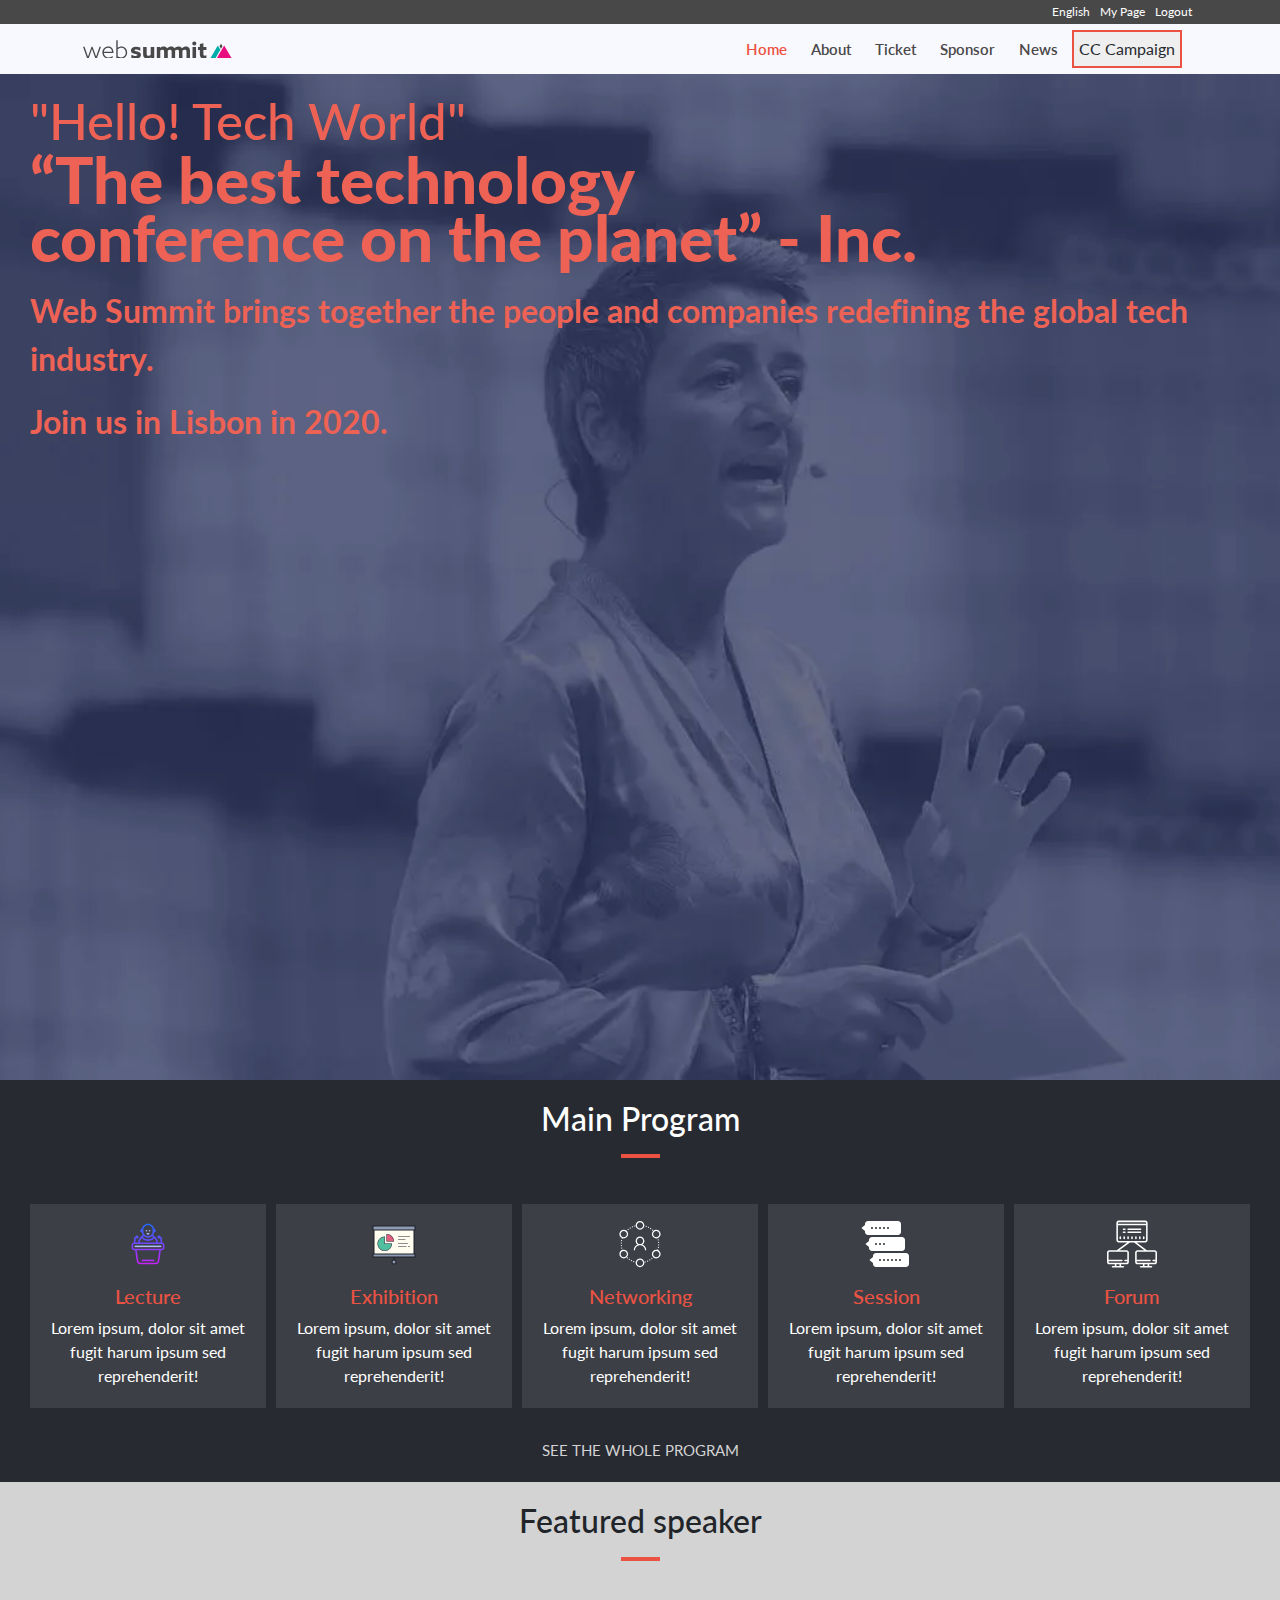
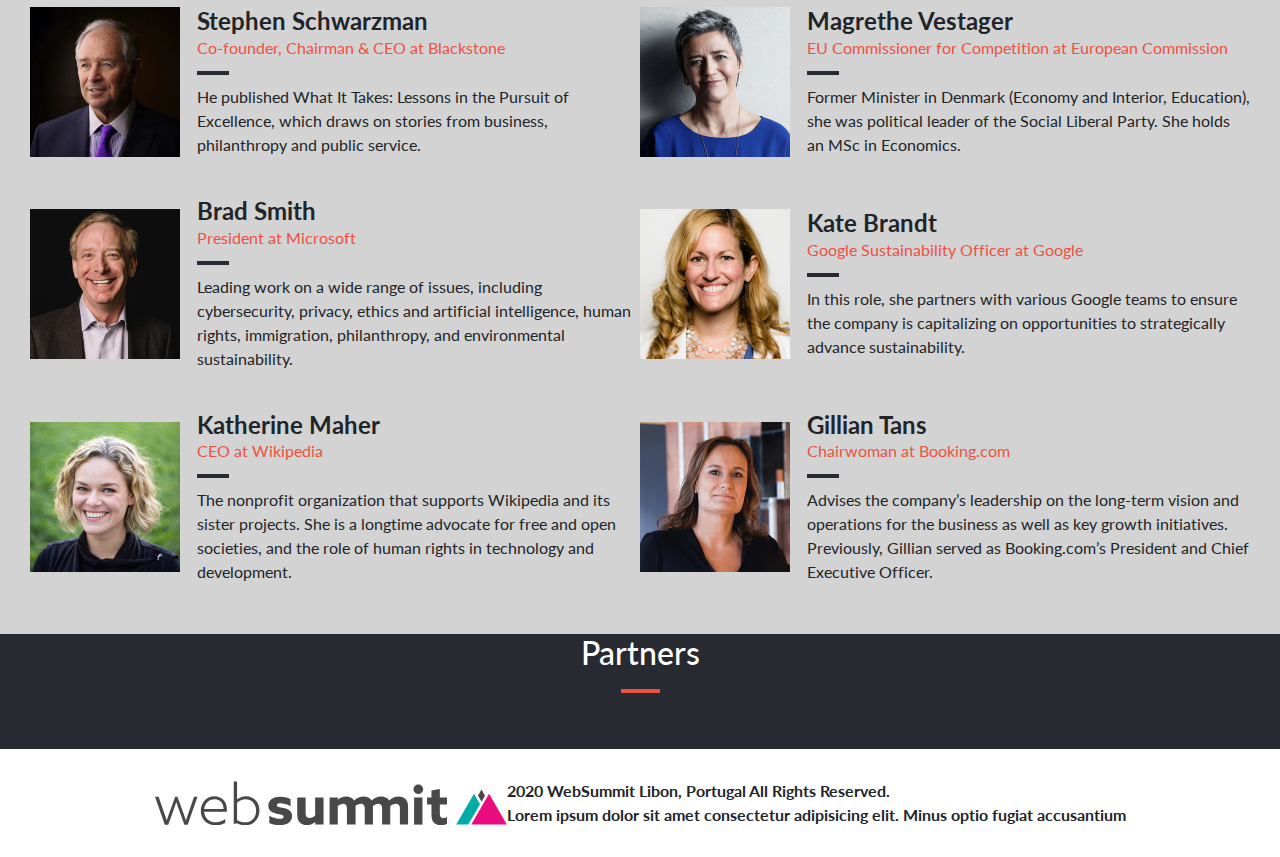
==== commit 59fc7aff: "About section structure and css added" ====
--- a/index.html
+++ b/index.html
@@ -3,7 +3,7 @@
 <!--[if IE 7]>         <html class="no-js lt-ie9 lt-ie8"> <![endif]-->
 <!--[if IE 8]>         <html class="no-js lt-ie9"> <![endif]-->
 <!--[if gt IE 8]><!-->
-<html class="no-js">
+<html lang="en">
 <!--<![endif]-->
 
 <head>
@@ -37,40 +37,40 @@
               xmlns:xlink="http://www.w3.org/1999/xlink" class="svg-lo">
               <title>Web Summit_Logo_Horizontal_White</title>
               <desc>Created with Sketch.</desc>
-              <g id="Web-Summit_Logo_Horizontal_White" stroke="none" stroke-width="1" fill="none" fill-rule="evenodd">
+              <g class="Web-Summit_Logo_Horizontal_White" stroke="none" stroke-width="1" fill="none" fill-rule="evenodd">
                 <path
                   d="M0,32.848 L7.41,32.848 L17.639,62.132 C19.758,68.242 22.109,75.069 24.228,81.418 L24.462,81.418 C26.579,75.299 29.049,68.366 31.166,62.477 L41.867,32.848 L46.689,32.848 L57.155,61.778 C59.391,67.887 61.979,75.184 64.096,81.304 L64.33,81.304 C66.329,75.184 68.8,68.012 70.799,62.247 L81.031,32.848 L88.206,32.848 L67.859,90.707 L60.919,90.707 L50.689,62.477 C48.925,57.545 46.102,49.549 44.338,44.368 L44.103,44.368 C42.339,49.549 39.516,57.545 37.634,62.716 L27.52,90.707 L20.345,90.707 L0,32.848"
-                  id="Fill-1" fill="#494848"></path>
+                  class="Fill-1" fill="#494848"></path>
                 <path
                   d="M102.134,57.899 L142.474,57.899 C142.12,42.367 131.184,37.78 123.422,37.78 C113.777,37.78 104.016,44.483 102.134,57.899 Z M101.9,63.655 C103.075,77.301 112.836,85.766 126.479,85.766 C134.241,85.766 140.592,82.941 145.883,79.063 L145.883,86.59 C140.592,89.884 133.183,92 126.008,92 C108.249,92 95.077,79.771 95.077,61.778 C95.077,43.899 108.014,31.555 123.657,31.555 C137.652,31.555 149.295,41.543 149.295,58.723 C149.295,60.485 149.177,62.247 149.06,63.655 L101.9,63.655 Z"
-                  id="Fill-2" fill="#494848"></path>
+                  class="Fill-1" fill="#494848"></path>
                 <path
                   d="M187.141,85.881 C201.137,85.881 209.957,75.069 209.957,61.538 C209.957,48.017 201.254,37.78 188.2,37.78 C181.262,37.78 175.028,40.605 170.441,45.192 L170.441,81.533 C174.91,83.889 181.144,85.881 187.141,85.881 Z M163.503,0.854 L170.441,0.854 L170.441,37.904 L170.678,38.019 C174.793,34.84 180.907,31.555 189.023,31.555 C204.666,31.555 216.897,43.669 216.897,61.184 C216.897,78.708 204.666,92 186.907,92 C180.321,92 174.91,90.238 170.206,88.007 L163.503,89.175 L163.503,0.854 Z"
-                  id="Fill-3" fill="#494848"></path>
+                  class="Fill-1" fill="#494848"></path>
                 <path
                   d="M237.398,72.007 C245.072,76.474 254.003,78.423 259.386,78.423 C264.198,78.423 267.061,77.164 267.061,74.077 C267.061,69.723 260.762,70.18 252.287,68.007 C241.636,65.368 235.337,60.901 235.337,51.623 C235.451,39.715 245.988,32.964 259.96,32.964 C266.715,32.964 275.078,34.335 281.489,37.43 L281.489,52.425 C274.045,48.191 265.342,46.354 260.302,46.354 C255.721,46.354 252.973,47.734 252.973,50.364 C252.973,54.486 259.043,54.15 267.403,56.211 C278.169,58.841 284.696,62.962 284.696,72.697 C284.582,85.062 273.816,91.823 259.386,91.823 C252.63,91.823 244.042,90.452 237.398,87.244 L237.398,72.007"
-                  id="Fill-4" fill="#494848"></path>
+                  class="Fill-1" fill="#494848"></path>
                 <path
                   d="M295.376,68.921 L295.376,34.223 L312.783,34.223 L312.783,66.282 C312.783,70.403 313.471,72.809 314.958,74.413 C316.448,76.138 318.737,76.94 321.143,76.94 C325.495,76.94 329.848,74.534 332.594,71.895 L332.594,34.223 L350.004,34.223 L350.004,90.564 L332.825,90.564 L332.825,85.295 L332.594,85.184 C328.244,88.96 322.747,91.823 315.417,91.823 C308.89,91.823 303.964,89.529 300.759,86.209 C297.094,82.433 295.376,77.276 295.376,68.921"
-                  id="Fill-5" fill="#494848"></path>
+                  class="Fill-1" fill="#494848"></path>
                 <path
                   d="M520.505,38.02 C517.183,34.589 512.29,32.416 505.991,32.416 C498.89,32.416 492.264,35.046 486.193,40.426 C482.873,34.812 475.894,32.416 469.824,32.416 C461.139,32.416 454.104,36.968 449.709,40.58 C449.123,39.658 448.457,38.808 447.695,38.02 C444.373,34.589 439.45,32.416 433.151,32.416 C426.05,32.416 419.409,35.046 413.338,40.426 C410.018,34.812 403.032,32.416 396.961,32.416 C390.091,32.416 384.271,35.157 379.919,38.822 L379.596,38.71 L379.596,34.444 L362.596,34.444 L362.596,90.444 L379.596,90.444 L379.596,51.998 C382.596,49.592 386.791,47.41 390.799,47.41 C393.088,47.41 395.041,48.1 396.643,49.816 C398.132,51.42 398.596,53.714 398.596,57.491 L398.596,90.444 L416.596,90.444 L416.596,54.628 C416.596,53.826 416.514,52.912 416.4,52.11 C419.377,49.471 423.457,47.41 427.467,47.41 C429.756,47.41 431.874,48.1 433.478,49.816 C434.853,51.308 435.596,53.257 435.596,57.491 L435.596,90.444 L435.476,90.444 L452.849,90.444 L452.596,90.444 L452.596,51.998 C455.596,49.592 459.726,47.41 463.734,47.41 C466.023,47.41 468.008,48.1 469.61,49.816 C471.1,51.42 471.596,53.714 471.596,57.491 L471.596,90.444 L488.596,90.444 L488.596,54.628 C488.596,53.826 488.949,52.912 488.835,52.11 C491.812,49.471 496.11,47.41 500.12,47.41 C502.409,47.41 504.7,48.1 506.304,49.816 C507.68,51.308 508.596,53.257 508.596,57.491 L508.596,90.444 L525.596,90.444 L525.596,54.628 C525.596,46.608 524.055,41.685 520.505,38.02"
-                  id="Fill-6" fill="#494848"></path>
-                <polygon id="Fill-7" fill="#494848" points="538.07 90.564 555.477 90.564 555.477 34.223 538.07 34.223">
+                  class="Fill-6" fill="#494848"></path>
+                <polygon class="Fill-1" fill="#494848" points="538.07 90.564 555.477 90.564 555.477 34.223 538.07 34.223">
                 </polygon>
                 <path
                   d="M574.162,69.378 L574.162,48.648 L565,48.648 L565,34.223 L574.162,34.223 L574.162,19.564 L591.567,16.58 L591.567,34.223 L606.457,34.223 L606.457,48.648 L591.567,48.648 L591.567,67.541 C591.567,73.042 592.828,77.164 598.097,77.164 C600.96,77.164 604.165,76.017 606.457,74.87 L606.457,88.736 C603.823,90.452 598.668,91.823 593.745,91.823 C588.019,91.823 582.636,89.995 579.086,86.209 C576.109,83.002 574.162,78.311 574.162,69.378"
-                  id="Fill-8" fill="#494848"></path>
-                <polyline id="Fill-9" fill="#494848"
+                  class="Fill-1" fill="#494848"></path>
+                <polyline class="Fill-1" fill="#494848"
                   points="678.102 17.841 670.831 30.344 678.124 42.96 685.326 30.501 678.102 17.841"></polyline>
-                <polyline id="Fill-10" fill="#00aca8"
+                <polyline class="Fill-1" fill="#00aca8"
                   points="664.521 30.336 664.521 30.335 662.499 26.691 625.549 90.444 650.507 90.444 664.279 66.765 674.971 48.341 664.521 30.336">
                 </polyline>
-                <polyline id="Fill-11" fill="#e90d7f"
+                <polyline class="Fill-1" fill="#e90d7f"
                   points="730.686 90.444 693.75 26.547 656.813 90.444 730.686 90.444"></polyline>
                 <path
                   d="M546.887,7.306 C552.328,7.306 556.857,11.724 556.857,17.165 C556.857,22.598 552.328,27.016 546.887,27.016 C541.454,27.016 536.916,22.598 536.916,17.165 C536.916,11.724 541.454,7.306 546.887,7.306"
-                  id="Fill-12" fill="#494848"></path>
+                  class="Fill-1" fill="#494848"></path>
               </g>
             </svg>
           </span>
@@ -111,7 +111,7 @@
       <div class="programs ">
         <div class="prog-icon"><img src="images/icons8-lecturer-50.svg" alt=""></div>
         <div class="prog-title">
-          <h5>Lorem ipsum dolor</h5>
+          <h5>Lecture</h5>
         </div>
         <div class="prog-details">
           <p>Lorem ipsum, dolor sit amet fugit harum ipsum sed reprehenderit!</p>
@@ -120,7 +120,7 @@
       <div class="programs">
         <div class="prog-icon"><img src="images/icons8-presentation-50.svg" alt=""></div>
         <div class="prog-title">
-          <h5>Lorem ipsum dolor</h5>
+          <h5>Exhibition</h5>
         </div>
         <div class="prog-details">
           <p>Lorem ipsum, dolor sit amet fugit harum ipsum sed reprehenderit!</p>
@@ -131,7 +131,7 @@
           <img src="images/icons8-business-network-50.svg" alt="">
         </div>
         <div class="prog-title">
-          <h5>Lorem ipsum dolor</h5>
+          <h5>Networking</h5>
         </div>
         <div class="prog-details">
           <p>Lorem ipsum, dolor sit amet fugit harum ipsum sed reprehenderit!</p>
@@ -140,7 +140,7 @@
       <div class="programs">
         <div class="prog-icon"><img src="images/icons8-discussion-forum-50.svg" alt=""></div>
         <div class="prog-title">
-          <h5>Lorem ipsum dolor</h5>
+          <h5>Session</h5>
         </div>
         <div class="prog-details">
           <p>Lorem ipsum, dolor sit amet fugit harum ipsum sed reprehenderit!</p>
@@ -149,7 +149,7 @@
       <div class="programs">
         <div class="prog-icon"><img src="images/icons8-networking-manager-50.svg" alt=""></div>
         <div class="prog-title">
-          <h5>Lorem ipsum dolor</h5>
+          <h5>Forum</h5>
         </div>
         <div class="prog-details">
           <p>Lorem ipsum, dolor sit amet fugit harum ipsum sed reprehenderit!</p>
@@ -272,9 +272,9 @@
     </div>
   </section>
   <section class="load-more d-flex d-sm-none">
-  <div>
-    <button type="button" class="more">More <i class="fa fa-chevron-down"></i></button>
-  </div>
+  <h3>
+    <button type="button" class="more">More&nbsp;<i class="fa fa-chevron-down"></i></button>
+  </h3>
   </section>
   <footer class="justify-content-center align-items-center d-none d-sm-flex">
     <div class="foot-logo">
@@ -283,40 +283,40 @@
           xmlns:xlink="http://www.w3.org/1999/xlink" class="svg-lo2">
           <title>Web Summit_Logo_Horizontal_White</title>
           <desc>Created with Sketch.</desc>
-          <g id="Web-Summit_Logo_Horizontal_White" stroke="none" stroke-width="1" fill="none" fill-rule="evenodd">
+          <g class="Web-Summit_Logo_Horizontal_White" stroke="none" stroke-width="1" fill="none" fill-rule="evenodd">
             <path
               d="M0,32.848 L7.41,32.848 L17.639,62.132 C19.758,68.242 22.109,75.069 24.228,81.418 L24.462,81.418 C26.579,75.299 29.049,68.366 31.166,62.477 L41.867,32.848 L46.689,32.848 L57.155,61.778 C59.391,67.887 61.979,75.184 64.096,81.304 L64.33,81.304 C66.329,75.184 68.8,68.012 70.799,62.247 L81.031,32.848 L88.206,32.848 L67.859,90.707 L60.919,90.707 L50.689,62.477 C48.925,57.545 46.102,49.549 44.338,44.368 L44.103,44.368 C42.339,49.549 39.516,57.545 37.634,62.716 L27.52,90.707 L20.345,90.707 L0,32.848"
-              id="Fill-1" fill="#494848"></path>
+              class="Fill-1" fill="#494848"></path>
             <path
               d="M102.134,57.899 L142.474,57.899 C142.12,42.367 131.184,37.78 123.422,37.78 C113.777,37.78 104.016,44.483 102.134,57.899 Z M101.9,63.655 C103.075,77.301 112.836,85.766 126.479,85.766 C134.241,85.766 140.592,82.941 145.883,79.063 L145.883,86.59 C140.592,89.884 133.183,92 126.008,92 C108.249,92 95.077,79.771 95.077,61.778 C95.077,43.899 108.014,31.555 123.657,31.555 C137.652,31.555 149.295,41.543 149.295,58.723 C149.295,60.485 149.177,62.247 149.06,63.655 L101.9,63.655 Z"
-              id="Fill-2" fill="#494848"></path>
+              class="Fill-1" fill="#494848"></path>
             <path
               d="M187.141,85.881 C201.137,85.881 209.957,75.069 209.957,61.538 C209.957,48.017 201.254,37.78 188.2,37.78 C181.262,37.78 175.028,40.605 170.441,45.192 L170.441,81.533 C174.91,83.889 181.144,85.881 187.141,85.881 Z M163.503,0.854 L170.441,0.854 L170.441,37.904 L170.678,38.019 C174.793,34.84 180.907,31.555 189.023,31.555 C204.666,31.555 216.897,43.669 216.897,61.184 C216.897,78.708 204.666,92 186.907,92 C180.321,92 174.91,90.238 170.206,88.007 L163.503,89.175 L163.503,0.854 Z"
-              id="Fill-3" fill="#494848"></path>
+              class="Fill-1" fill="#494848"></path>
             <path
               d="M237.398,72.007 C245.072,76.474 254.003,78.423 259.386,78.423 C264.198,78.423 267.061,77.164 267.061,74.077 C267.061,69.723 260.762,70.18 252.287,68.007 C241.636,65.368 235.337,60.901 235.337,51.623 C235.451,39.715 245.988,32.964 259.96,32.964 C266.715,32.964 275.078,34.335 281.489,37.43 L281.489,52.425 C274.045,48.191 265.342,46.354 260.302,46.354 C255.721,46.354 252.973,47.734 252.973,50.364 C252.973,54.486 259.043,54.15 267.403,56.211 C278.169,58.841 284.696,62.962 284.696,72.697 C284.582,85.062 273.816,91.823 259.386,91.823 C252.63,91.823 244.042,90.452 237.398,87.244 L237.398,72.007"
-              id="Fill-4" fill="#494848"></path>
+              class="Fill-1" fill="#494848"></path>
             <path
               d="M295.376,68.921 L295.376,34.223 L312.783,34.223 L312.783,66.282 C312.783,70.403 313.471,72.809 314.958,74.413 C316.448,76.138 318.737,76.94 321.143,76.94 C325.495,76.94 329.848,74.534 332.594,71.895 L332.594,34.223 L350.004,34.223 L350.004,90.564 L332.825,90.564 L332.825,85.295 L332.594,85.184 C328.244,88.96 322.747,91.823 315.417,91.823 C308.89,91.823 303.964,89.529 300.759,86.209 C297.094,82.433 295.376,77.276 295.376,68.921"
-              id="Fill-5" fill="#494848"></path>
+              class="Fill-1" fill="#494848"></path>
             <path
               d="M520.505,38.02 C517.183,34.589 512.29,32.416 505.991,32.416 C498.89,32.416 492.264,35.046 486.193,40.426 C482.873,34.812 475.894,32.416 469.824,32.416 C461.139,32.416 454.104,36.968 449.709,40.58 C449.123,39.658 448.457,38.808 447.695,38.02 C444.373,34.589 439.45,32.416 433.151,32.416 C426.05,32.416 419.409,35.046 413.338,40.426 C410.018,34.812 403.032,32.416 396.961,32.416 C390.091,32.416 384.271,35.157 379.919,38.822 L379.596,38.71 L379.596,34.444 L362.596,34.444 L362.596,90.444 L379.596,90.444 L379.596,51.998 C382.596,49.592 386.791,47.41 390.799,47.41 C393.088,47.41 395.041,48.1 396.643,49.816 C398.132,51.42 398.596,53.714 398.596,57.491 L398.596,90.444 L416.596,90.444 L416.596,54.628 C416.596,53.826 416.514,52.912 416.4,52.11 C419.377,49.471 423.457,47.41 427.467,47.41 C429.756,47.41 431.874,48.1 433.478,49.816 C434.853,51.308 435.596,53.257 435.596,57.491 L435.596,90.444 L435.476,90.444 L452.849,90.444 L452.596,90.444 L452.596,51.998 C455.596,49.592 459.726,47.41 463.734,47.41 C466.023,47.41 468.008,48.1 469.61,49.816 C471.1,51.42 471.596,53.714 471.596,57.491 L471.596,90.444 L488.596,90.444 L488.596,54.628 C488.596,53.826 488.949,52.912 488.835,52.11 C491.812,49.471 496.11,47.41 500.12,47.41 C502.409,47.41 504.7,48.1 506.304,49.816 C507.68,51.308 508.596,53.257 508.596,57.491 L508.596,90.444 L525.596,90.444 L525.596,54.628 C525.596,46.608 524.055,41.685 520.505,38.02"
-              id="Fill-6" fill="#494848"></path>
-            <polygon id="Fill-7" fill="#494848" points="538.07 90.564 555.477 90.564 555.477 34.223 538.07 34.223">
+              class="Fill-1" fill="#494848"></path>
+            <polygon class="Fill-1" fill="#494848" points="538.07 90.564 555.477 90.564 555.477 34.223 538.07 34.223">
             </polygon>
             <path
               d="M574.162,69.378 L574.162,48.648 L565,48.648 L565,34.223 L574.162,34.223 L574.162,19.564 L591.567,16.58 L591.567,34.223 L606.457,34.223 L606.457,48.648 L591.567,48.648 L591.567,67.541 C591.567,73.042 592.828,77.164 598.097,77.164 C600.96,77.164 604.165,76.017 606.457,74.87 L606.457,88.736 C603.823,90.452 598.668,91.823 593.745,91.823 C588.019,91.823 582.636,89.995 579.086,86.209 C576.109,83.002 574.162,78.311 574.162,69.378"
-              id="Fill-8" fill="#494848"></path>
-            <polyline id="Fill-9" fill="#494848"
+              class="Fill-1" fill="#494848"></path>
+            <polyline class="Fill-1" fill="#494848"
               points="678.102 17.841 670.831 30.344 678.124 42.96 685.326 30.501 678.102 17.841"></polyline>
-            <polyline id="Fill-10" fill="#00aca8"
+            <polyline class="Fill-1" fill="#00aca8"
               points="664.521 30.336 664.521 30.335 662.499 26.691 625.549 90.444 650.507 90.444 664.279 66.765 674.971 48.341 664.521 30.336">
             </polyline>
-            <polyline id="Fill-11" fill="#e90d7f" points="730.686 90.444 693.75 26.547 656.813 90.444 730.686 90.444">
+            <polyline class="Fill-1" fill="#e90d7f" points="730.686 90.444 693.75 26.547 656.813 90.444 730.686 90.444">
             </polyline>
             <path
               d="M546.887,7.306 C552.328,7.306 556.857,11.724 556.857,17.165 C556.857,22.598 552.328,27.016 546.887,27.016 C541.454,27.016 536.916,22.598 536.916,17.165 C536.916,11.724 541.454,7.306 546.887,7.306"
-              id="Fill-12" fill="#494848"></path>
+              class="Fill-12" fill="#494848"></path>
           </g>
         </svg>
       </span>
--- a/main.css
+++ b/main.css
@@ -85,7 +85,7 @@
   background-repeat: no-repeat;
   background-size: cover;
   display: flex;
-  height: 100vh;
+  height: 120vh;
   opacity: 0.9;
 }
 
@@ -337,7 +337,12 @@
   margin-bottom: 15px;
 }
 
-.prog-details p{
+.prog-title {
+  color: #ec5242;
+  font-weight: 700;
+}
+
+.prog-details p {
   margin-left: 20px;
   margin-right: 20px;
   margin-bottom: 20px;
@@ -374,7 +379,6 @@
   align-items: flex-start;
 }
 
-
 @media only screen and (max-width: 400px) {
   .over-title h1 {
     font-size: 5vw;
@@ -392,7 +396,6 @@
     font-size: 6vw;
   }
 }
-
 
 @media only screen and (max-width: 768px) {
   .partners-container {
@@ -485,9 +488,146 @@
 
 .about-first {
   background-color: #d3d3d3;
+  padding-top: 7rem;
+  border-bottom: 1px solid gray;
+}
+
+.whole-about {
+  display: flex;
+  justify-content: center;
+  align-items: center;
+  flex-direction: column;
+  text-align: center;
+}
+
+.about-main {
+  display: flex;
+  justify-content: center;
+  align-items: center;
+  text-align: center;
+  border: 2px solid #f2eeee;
+  flex-direction: column;
+  padding: 20px;
+  margin-top: 20px;
+  margin-bottom: 20px;
+  background-color: #fff;
   height: 100%;
-}
-
-.whole-about {
+  width: 70%;
+}
+
+.whole-about-2 {
   padding: 70px;
+  display: flex;
+  justify-content: center;
+  align-items: center;
+  flex-direction: column;
+  text-align: center;
+}
+
+.about-second {
+  background-color: white;
+  border-bottom: 1px solid gray;
+}
+
+.about-main-2 {
+  display: flex;
+  justify-content: center;
+  align-items: center;
+  text-align: center;
+  flex-direction: column;
+  padding: 20px;
+  background-color: #fff;
+  height: 100%;
+  width: 50%;
+}
+
+.about-main-2-2 {
+  display: flex;
+  justify-content: center;
+  align-items: center;
+  text-align: center;
+  border: 2px solid #494848;
+  flex-direction: column;
+  padding: 20px;
+  margin-top: 20px;
+  margin-bottom: 20px;
+  background-color: #fff;
+  height: 100%;
+  width: 60%;
+}
+
+.svg-lo3 {
+  padding: 30px 0;
+}
+
+.about-third {
+  background-color: white;
+  height: 100%;
+  display: flex;
+  justify-content: center;
+  align-items: center;
+}
+
+.whole-about-3 {
+  display: flex;
+  justify-content: center;
+  align-items: center;
+  text-align: center;
+  flex-direction: column;
+}
+
+.whole-about-3 h1 {
+  margin: 20px 0;
+}
+
+.about-main-3 {
+  display: flex;
+  justify-content: center;
+  align-items: center;
+  text-align: center;
+  flex-direction: row;
+  margin: 20px 0;
+}
+
+.past-image {
+  display: flex;
+  justify-content: center;
+  align-items: center;
+  flex-direction: row;
+}
+
+.past-image-1 {
+  background-image: url(images/past-1.jpg);
+  height: 55vh;
+  width: 509px;
+  background-size: cover;
+  background-repeat: no-repeat;
+  object-fit: cover;
+  margin-right: 15px;
+}
+
+.past-image-2 {
+  background-image: url(images/past-2.jpg);
+  height: 55vh;
+  width: 509px;
+  object-fit: cover;
+  background-size: cover;
+  background-repeat: no-repeat;
+}
+
+.past-image h3 {
+  color: white;
+  text-align: center;
+  padding-top: 80px;
+}
+
+@media only screen  and (max-width: 768px) {
+  .past-image {
+    flex-direction: column;
+  }
+
+  .past-image-1 {
+    margin-right: 0;
+    margin-bottom: 15px;
+  }
 }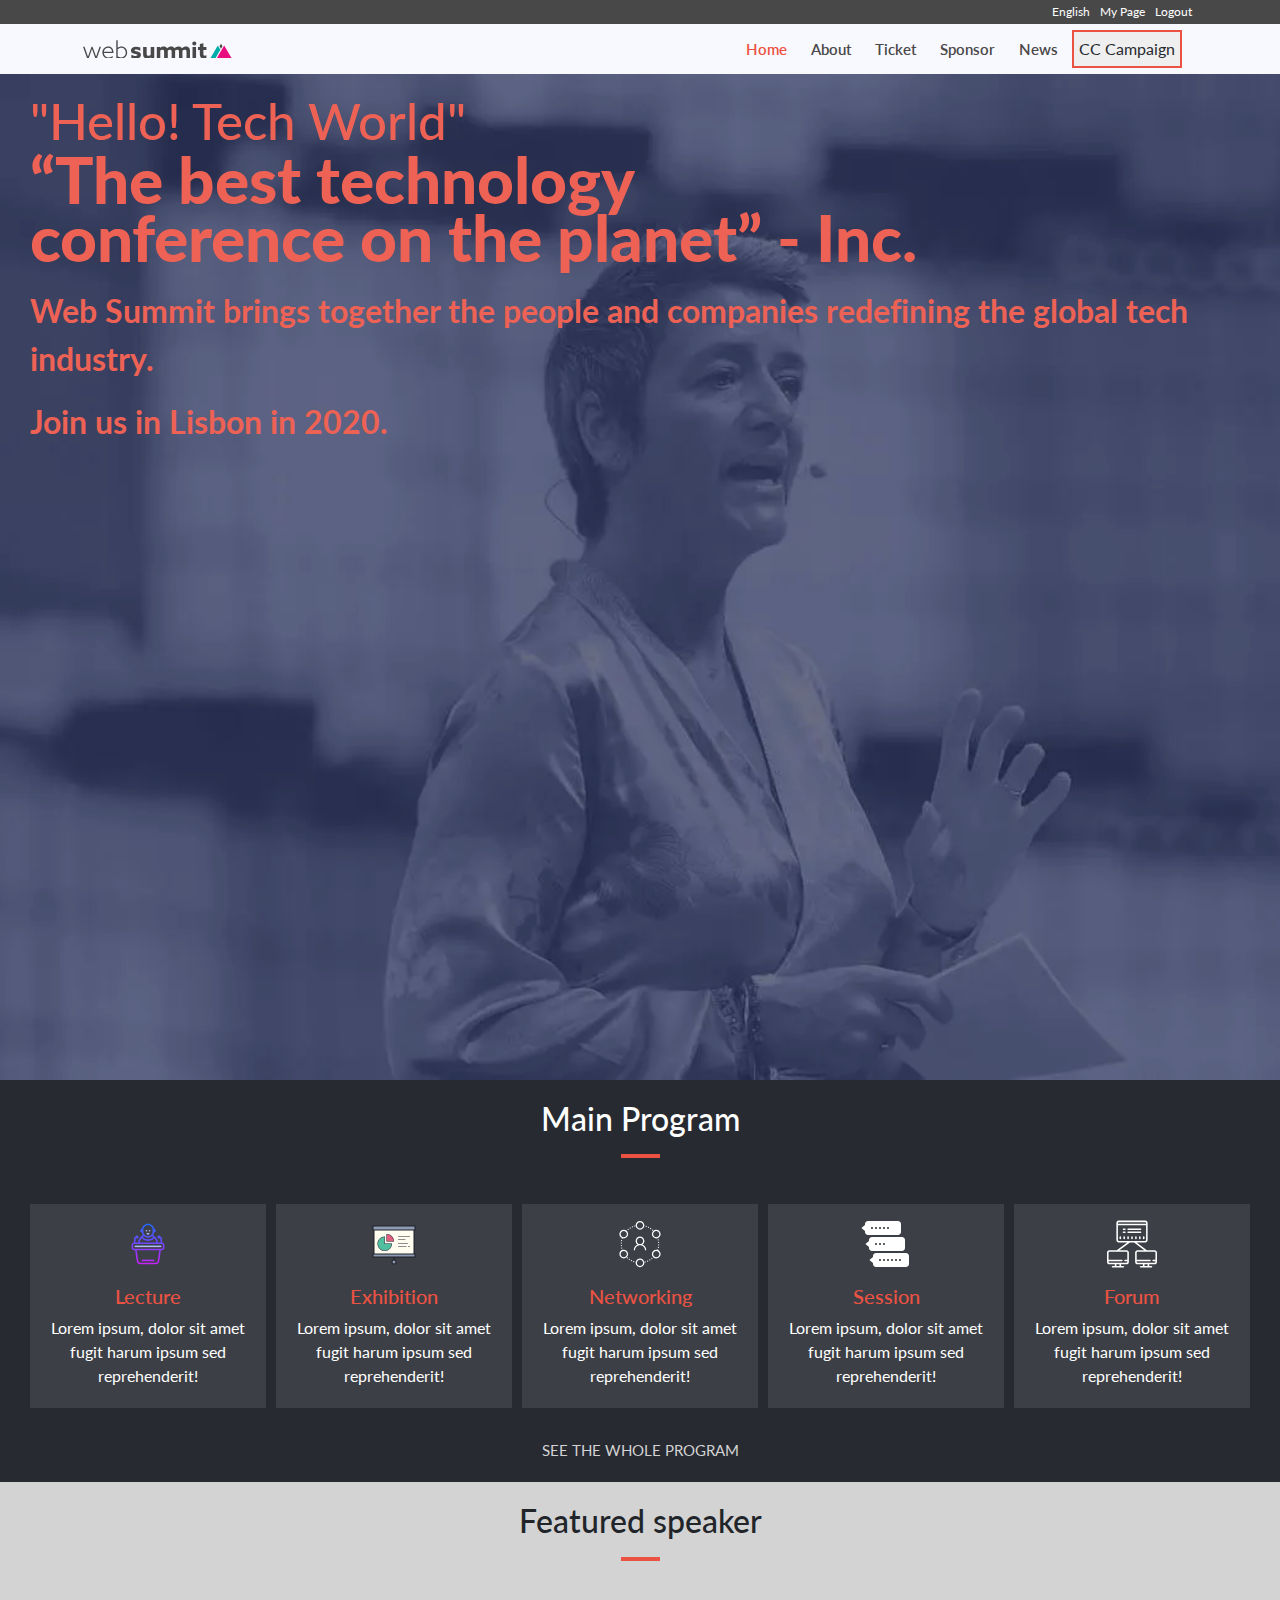
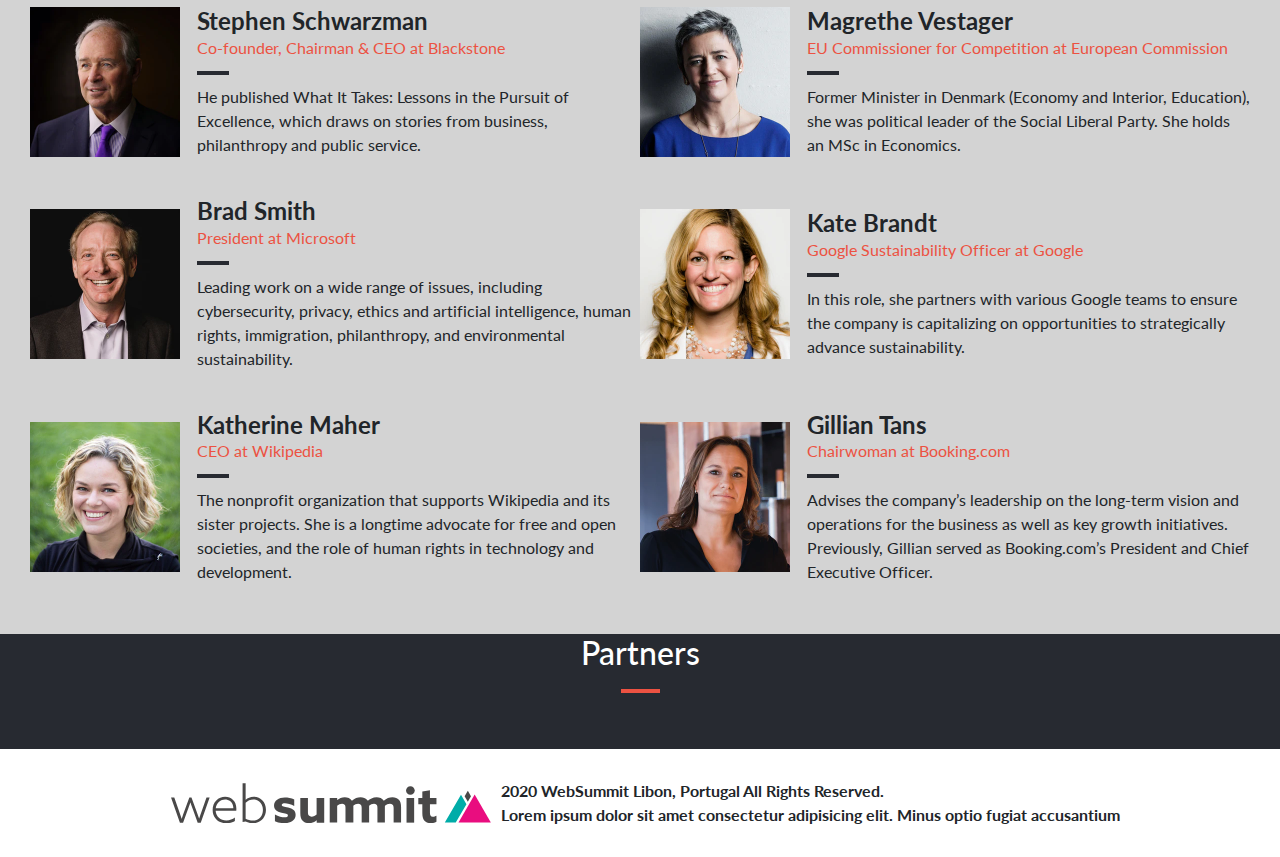
==== commit 5ae59f65: "About page made responsive" ====
--- a/index.html
+++ b/index.html
@@ -276,8 +276,8 @@
     <button type="button" class="more">More&nbsp;<i class="fa fa-chevron-down"></i></button>
   </h3>
   </section>
-  <footer class="justify-content-center align-items-center d-none d-sm-flex">
-    <div class="foot-logo">
+  <footer class="index-footer justify-content-center align-items-center d-none d-sm-flex">
+    <div class="foot-logo2">
       <span class="svg-logo logo2 hideLogo">
         <svg viewBox="0 0 731 92" version="1.1" xmlns="http://www.w3.org/2000/svg"
           xmlns:xlink="http://www.w3.org/1999/xlink" class="svg-lo2">
--- a/main.css
+++ b/main.css
@@ -140,9 +140,11 @@
   }
 }
 
-/* @media only screen and (max-width: 576px) {
-
-} */
+@media only screen and (max-width: 576px) {
+  .about-third {
+    border-bottom: none;
+  }
+} 
 
 @media only screen and (max-width: 400px) {
   .main-nav {
@@ -326,10 +328,9 @@
 }
 
 .svg-lo2 {
-  height: 100%;
-  width: 22rem;
-  text-align: center;
-  margin: 30px 0;
+  width: 20rem;
+  text-align: center;
+  margin: 10px;
 }
 
 .prog-icon {
@@ -432,7 +433,7 @@
     padding: 20px 0;
   }
 
-  footer {
+  .index-footer {
     display: none;
   }
 
@@ -566,6 +567,7 @@
   display: flex;
   justify-content: center;
   align-items: center;
+  border-bottom: 1px solid #272a31;
 }
 
 .whole-about-3 {
@@ -598,8 +600,8 @@
 
 .past-image-1 {
   background-image: url(images/past-1.jpg);
-  height: 55vh;
-  width: 509px;
+  height: 226px;
+  width: 31vw;
   background-size: cover;
   background-repeat: no-repeat;
   object-fit: cover;
@@ -608,8 +610,8 @@
 
 .past-image-2 {
   background-image: url(images/past-2.jpg);
-  height: 55vh;
-  width: 509px;
+  height: 226px;
+  width: 31vw;
   object-fit: cover;
   background-size: cover;
   background-repeat: no-repeat;
@@ -621,7 +623,7 @@
   padding-top: 80px;
 }
 
-@media only screen  and (max-width: 768px) {
+@media only screen  and (max-width: 576px) {
   .past-image {
     flex-direction: column;
   }
@@ -629,5 +631,29 @@
   .past-image-1 {
     margin-right: 0;
     margin-bottom: 15px;
-  }
-}+    height: 41vh;
+    width: 74vw;
+  }
+
+  .past-image-2 {
+    height: 41vh;
+    width: 74vw;
+  }
+}
+
+.about-part {
+  margin-top: 40px;
+}
+
+
+@media only screen  and (max-width: 576px) {
+  .whole-about-2 {
+    padding-top: 20px;
+  }
+
+  .past-image-1,
+  .past-image-2 {
+    height: 32vh;
+    width: 74vw;
+  }
+}
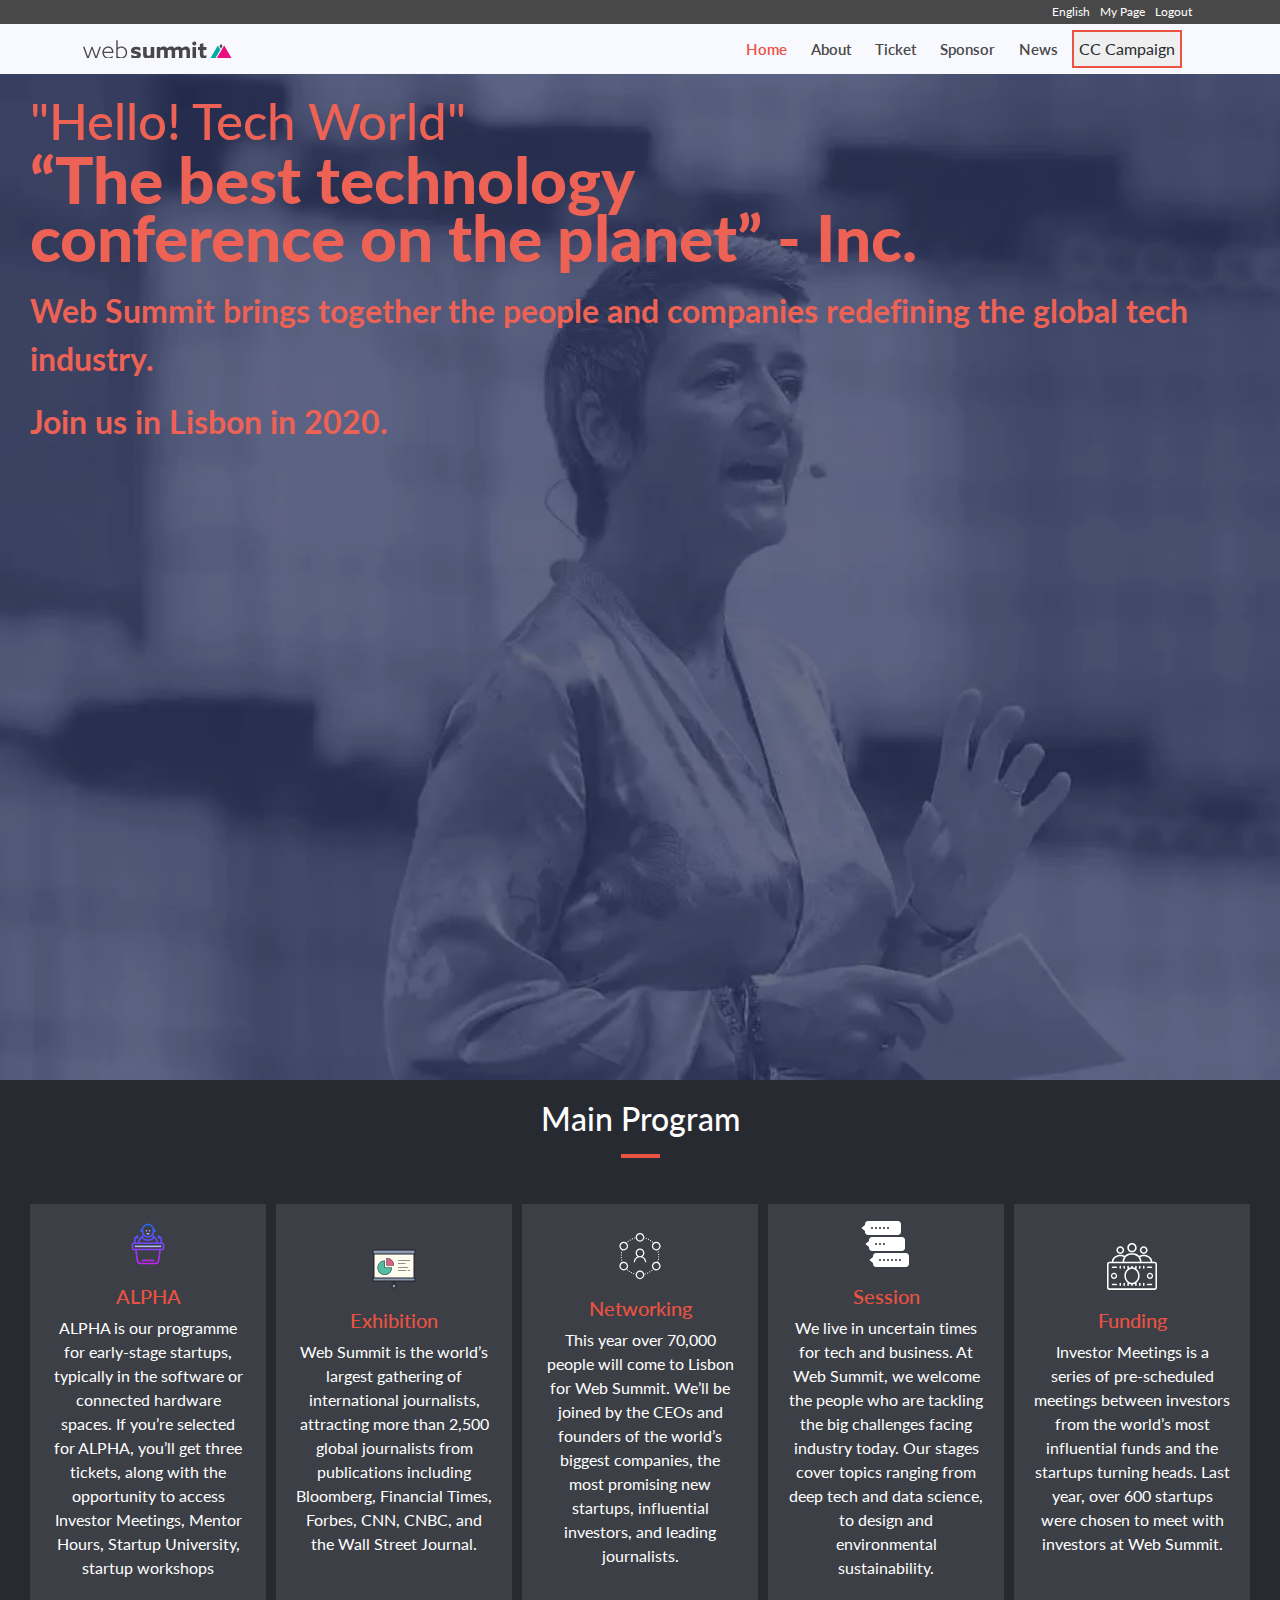
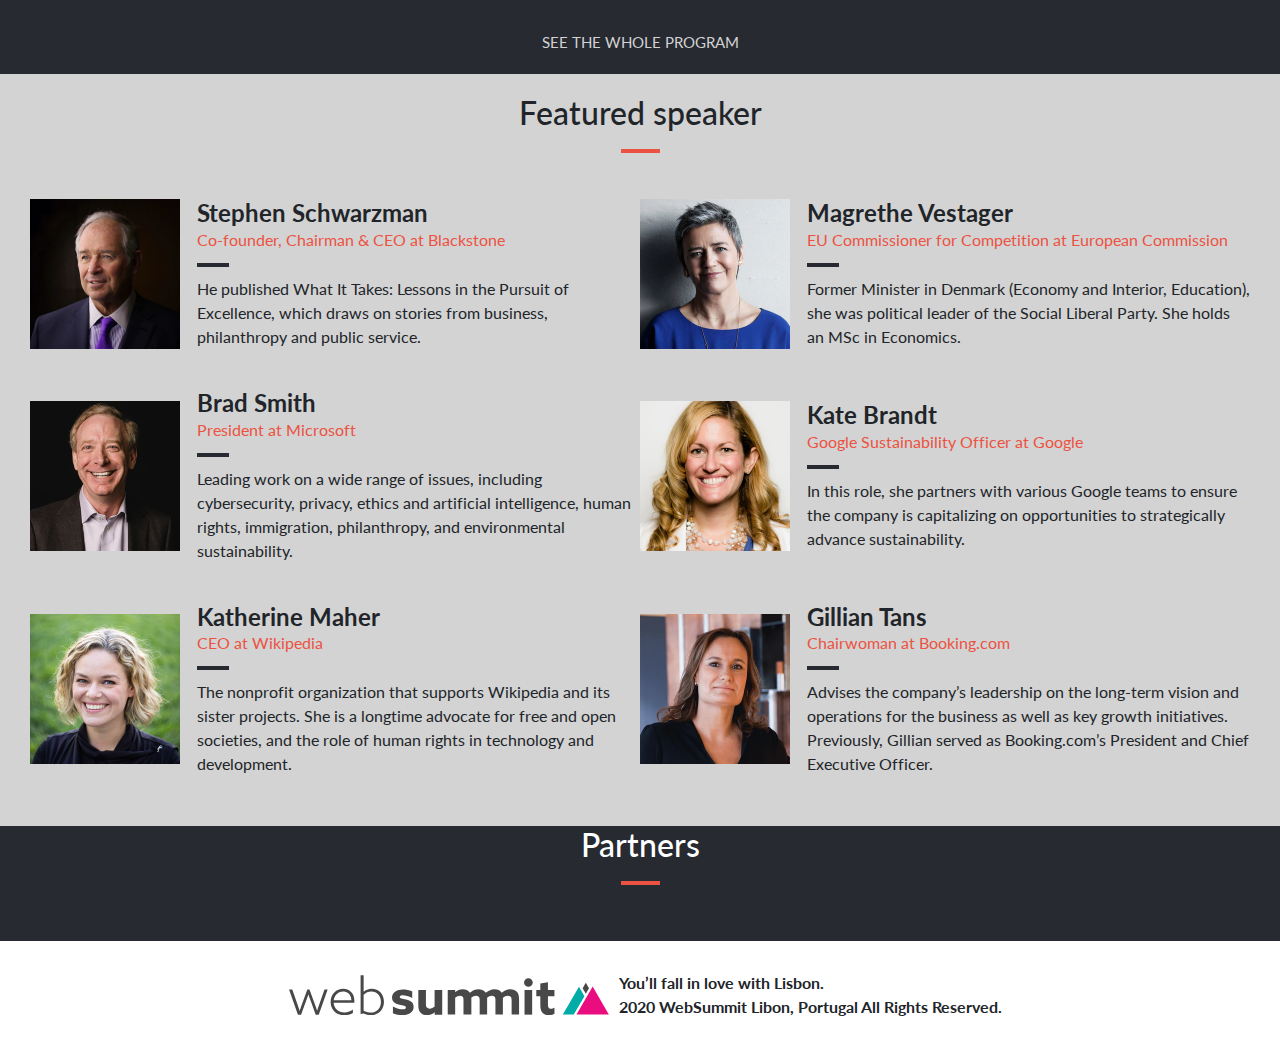
==== commit 602d7522: "Linter errors and readme corrected" ====
--- a/index.html
+++ b/index.html
@@ -111,10 +111,11 @@
       <div class="programs ">
         <div class="prog-icon"><img src="images/icons8-lecturer-50.svg" alt=""></div>
         <div class="prog-title">
-          <h5>Lecture</h5>
-        </div>
-        <div class="prog-details">
-          <p>Lorem ipsum, dolor sit amet fugit harum ipsum sed reprehenderit!</p>
+          <h5>ALPHA</h5>
+        </div>
+        <div class="prog-details">
+          <p>
+            ALPHA is our programme for early-stage startups, typically in the software or connected hardware spaces. If you’re selected for ALPHA, you’ll get three tickets, along with the opportunity to access Investor Meetings, Mentor Hours, Startup University, startup workshops</p>
         </div>
       </div>
       <div class="programs">
@@ -123,7 +124,7 @@
           <h5>Exhibition</h5>
         </div>
         <div class="prog-details">
-          <p>Lorem ipsum, dolor sit amet fugit harum ipsum sed reprehenderit!</p>
+          <p>Web Summit is the world’s largest gathering of international journalists, attracting more than 2,500 global journalists from publications including Bloomberg, Financial Times, Forbes, CNN, CNBC, and the Wall Street Journal.</p>
         </div>
       </div>
       <div class="programs">
@@ -134,7 +135,7 @@
           <h5>Networking</h5>
         </div>
         <div class="prog-details">
-          <p>Lorem ipsum, dolor sit amet fugit harum ipsum sed reprehenderit!</p>
+          <p>This year over 70,000 people will come to Lisbon for Web Summit. We’ll be joined by the CEOs and founders of the world’s biggest companies, the most promising new startups, influential investors, and leading journalists.</p>
         </div>
       </div>
       <div class="programs">
@@ -143,16 +144,16 @@
           <h5>Session</h5>
         </div>
         <div class="prog-details">
-          <p>Lorem ipsum, dolor sit amet fugit harum ipsum sed reprehenderit!</p>
+          <p>We live in uncertain times for tech and business. At Web Summit, we welcome the people who are tackling the big challenges facing industry today. Our stages cover topics ranging from deep tech and data science, to design and environmental sustainability. </p>
         </div>
       </div>
       <div class="programs">
-        <div class="prog-icon"><img src="images/icons8-networking-manager-50.svg" alt=""></div>
-        <div class="prog-title">
-          <h5>Forum</h5>
-        </div>
-        <div class="prog-details">
-          <p>Lorem ipsum, dolor sit amet fugit harum ipsum sed reprehenderit!</p>
+        <div class="prog-icon"><img src="images/icons8-community-grants-50.svg" alt=""></div>
+        <div class="prog-title">
+          <h5>Funding</h5>
+        </div>
+        <div class="prog-details">
+          <p>Investor Meetings is a series of pre-scheduled meetings between investors from the world’s most influential funds and the startups turning heads. Last year, over 600 startups were chosen to meet with investors at Web Summit.</p>
         </div>
       </div>
     </div>
@@ -322,8 +323,8 @@
       </span>
     </div>
     <div class="text-copy">
+      <p>You’ll fall in love with Lisbon.</p>
       <p>2020 WebSummit Libon, Portugal All Rights Reserved.</p>
-      <p>Lorem ipsum dolor sit amet consectetur adipisicing elit. Minus optio fugiat accusantium </p>
     </div>
   </footer>
   <script src="https://code.jquery.com/jquery-3.4.1.slim.min.js"
--- a/main.css
+++ b/main.css
@@ -1,9 +1,9 @@
-@import url('https://fonts.googleapis.com/css2?family=Lato&display=swap');
+@import url("https://fonts.googleapis.com/css2?family=Lato&display=swap");
 
 html,
 body {
   height: 100%;
-  font-family: 'Lato', sans-serif;
+  font-family: "Lato", sans-serif;
 }
 
 nav {
@@ -117,46 +117,6 @@
   display: none;
 }
 
-@media only screen and (max-width: 992px) {
-  .top-nav {
-    display: none;
-  }
-}
-
-@media only screen and (max-width: 768px) {
-  .nav-toggle a {
-    color: #272a31;
-    vertical-align: middle;
-    display: flex;
-  }
-
-  .left-main-nav {
-    display: none;
-  }
-
-  .main-nav {
-    justify-content: space-between;
-    flex-direction: row-reverse;
-  }
-}
-
-@media only screen and (max-width: 576px) {
-  .about-third {
-    border-bottom: none;
-  }
-} 
-
-@media only screen and (max-width: 400px) {
-  .main-nav {
-    justify-content: space-between;
-    flex-direction: row;
-  }
-
-  .head-logo {
-    display: none;
-  }
-}
-
 .programs {
   display: flex;
   flex-direction: column;
@@ -185,35 +145,6 @@
   margin-bottom: 30px;
 }
 
-@media only screen and (max-width: 992px) {
-  .programs-container {
-    grid-template-columns: repeat(3, 1fr);
-  }
-}
-
-@media only screen and (max-width: 576px) {
-  .programs-container {
-    grid-template-columns: repeat(2, 1fr);
-  }
-}
-
-@media only screen and (max-width: 400px) {
-  .programs-container {
-    grid-template-columns: 1fr;
-  }
-
-  .prog-icon {
-    margin-right: 20px;
-    margin-left: 15px;
-  }
-
-  .programs {
-    display: flex;
-    flex-direction: row;
-    justify-content: center;
-  }
-}
-
 .speakers-conts {
   background-color: #d3d3d3;
   background-repeat: no-repeat;
@@ -244,12 +175,6 @@
   align-items: flex-start;
   flex-direction: column;
   margin-left: 17px;
-}
-
-@media only screen and (max-width: 768px) {
-  .speakers-container {
-    grid-template-columns: 1fr;
-  }
 }
 
 .partners-cont {
@@ -275,19 +200,6 @@
 .partners-logo {
   max-width: 160px;
   max-height: 65px;
-}
-
-@media only screen and (max-width: 992px) {
-  .partners-container {
-    display: grid;
-    grid-template-columns: repeat(4, 1fr);
-    grid-auto-rows: auto;
-    gap: 40px;
-    text-align: center;
-    justify-content: center;
-    align-items: center;
-    padding: 20px 0;
-  }
 }
 
 .speak-img {
@@ -380,95 +292,6 @@
   align-items: flex-start;
 }
 
-@media only screen and (max-width: 400px) {
-  .over-title h1 {
-    font-size: 5vw;
-  }
-
-  .over-title h2 {
-    font-size: 7vw;
-  }
-
-  .over-back p {
-    font-size: 4vw;
-  }
-
-  .over-title p {
-    font-size: 6vw;
-  }
-}
-
-@media only screen and (max-width: 768px) {
-  .partners-container {
-    grid-template-columns: repeat(3, 1fr);
-    grid-auto-rows: auto;
-    gap: 40px;
-    text-align: center;
-    justify-content: center;
-    align-items: center;
-    padding: 20px 0;
-  }
-}
-
-@media only screen and (max-width: 576px) {
-  .partners-container {
-    grid-template-columns: repeat(2, 1fr);
-    grid-auto-rows: auto;
-    gap: 40px;
-    text-align: center;
-    justify-content: center;
-    align-items: center;
-    padding: 20px 0;
-  }
-}
-
-@media only screen and (max-width: 400px) {
-  .partners-container {
-    grid-template-columns: repeat(1, 1fr);
-    grid-auto-rows: auto;
-    gap: 40px;
-    text-align: center;
-    justify-content: center;
-    align-items: center;
-    padding: 20px 0;
-  }
-
-  .index-footer {
-    display: none;
-  }
-
-  .load-more {
-    background-color: #fff;
-    height: 25vw;
-    justify-content: center;
-    align-items: center;
-    width: 100%;
-    margin: 0;
-    padding: 0;
-  }
-
-  .more {
-    background-color: white;
-    height: 44px;
-    width: 80vw;
-    border-radius: 6px;
-    display: flex;
-    justify-content: center;
-    align-items: center;
-  }
-
-  .partners-cont {
-    display: none;
-  }
-
-  .speaker {
-    flex-direction: column;
-    align-items: center;
-    justify-content: center;
-    text-align: center;
-  }
-}
-
 .text-copy {
   margin: 30px 0;
   font-weight: bold;
@@ -476,15 +299,6 @@
 
 .load-more {
   display: none;
-}
-
-@media only screen and (max-width: 200px) {
-  .programs {
-    flex-direction: column;
-    align-items: center;
-    justify-content: center;
-    text-align: center;
-  }
 }
 
 .about-first {
@@ -623,7 +437,264 @@
   padding-top: 80px;
 }
 
-@media only screen  and (max-width: 576px) {
+.about-part {
+  margin-top: 40px;
+}
+
+.ticket-first,
+.select-lunch {
+  display: flex;
+  justify-content: center;
+  align-items: center;
+  flex-direction: column;
+  padding: 120px 10px;
+}
+
+.ticket-step {
+  border: 1px solid gray;
+  border-radius: 30px;
+  padding: 8px;
+  margin: 42px 0;
+}
+
+.whole-tick h1 {
+  font-size: 25px;
+  font-weight: bold;
+  margin-bottom: 20px;
+}
+
+.step {
+  color: #ec5242;
+  font-weight: bold;
+}
+
+.ticket-table {
+  width: 100%;
+}
+
+table {
+  width: 750px;
+  border-collapse: collapse;
+  margin: 50px auto;
+}
+
+/* Zebra striping */
+tr:nth-of-type(odd) {
+  background: #eee;
+}
+
+th {
+  background: #eee;
+  color: black;
+  font-weight: bold;
+}
+
+td,
+th {
+  padding: 10px;
+  border: 1px solid #ccc;
+  text-align: left;
+  font-size: 18px;
+}
+
+/*
+Max width before this PARTICULAR table gets nasty
+This query will take effect for any screen smaller than 760px
+and also iPads specifically.
+*/
+@media only screen and (max-width: 760px),
+  (min-device-width: 768px) and (max-device-width: 1024px) {
+  table {
+    width: 100%;
+  }
+
+  /* Force table to not be like tables anymore */
+
+  table,
+  thead,
+  tbody,
+  th,
+  td,
+  tr {
+    display: block;
+  }
+
+  /* Hide table headers (but not display: none;, for accessibility) */
+
+  tr {
+    border: 1px solid #ccc;
+  }
+
+  thead tr {
+    position: absolute;
+    top: -9999px;
+    left: -9999px;
+  }
+
+  td {
+    /* Behave  like a "row" */
+    border: none;
+    border-bottom: 1px solid #eee;
+    position: relative;
+    padding-left: 50%;
+  }
+
+  td::before {
+    /* Now like a table header */
+    position: absolute;
+
+    /* Top/left values mimic padding */
+    top: 10px;
+    left: 6px;
+    width: 45%;
+    padding-right: 10px;
+    white-space: nowrap;
+
+    /* Label the data */
+    content: attr(data-column);
+    color: #000;
+    font-weight: bold;
+  }
+}
+
+.top {
+  height: 35px;
+  background-color: #f6f6f6;
+  width: 100%;
+  margin-bottom: 30px;
+}
+
+.main-menu {
+  display: flex;
+  justify-content: center;
+  flex-direction: column;
+  align-items: center;
+  width: 200%;
+  border: 0.5px solid rgb(212, 210, 210);
+  margin-bottom: 30px;
+  flex-wrap: wrap;
+}
+
+.menu {
+  display: flex;
+  justify-content: space-evenly;
+  width: 100%;
+  margin-bottom: 20px;
+  flex-wrap: wrap;
+}
+
+.menu input {
+  margin-left: 5px;
+}
+
+.select-btn {
+  background-color: #ec5242;
+  height: 50px;
+  width: 20pc;
+  text-align: center;
+  border: none;
+  color: #fff;
+  display: flex;
+  align-items: center;
+  justify-content: center;
+}
+
+.about-text {
+  color: white;
+}
+
+.about-footer {
+  background-color: #272a31;
+}
+
+@media only screen and (max-width: 1033px) {
+  .main-menu {
+    width: 130%;
+  }
+}
+
+@media only screen and (max-width: 992px) {
+  .top-nav {
+    display: none;
+  }
+
+  .partners-container {
+    display: grid;
+    grid-template-columns: repeat(4, 1fr);
+    grid-auto-rows: auto;
+    gap: 40px;
+    text-align: center;
+    justify-content: center;
+    align-items: center;
+    padding: 20px 0;
+  }
+
+  .programs-container {
+    grid-template-columns: repeat(3, 1fr);
+  }
+}
+
+@media only screen and (max-width: 768px) {
+  .nav-toggle a {
+    color: #272a31;
+    vertical-align: middle;
+    display: flex;
+  }
+
+  .left-main-nav {
+    display: none;
+  }
+
+  .main-nav {
+    justify-content: space-between;
+    flex-direction: row-reverse;
+  }
+
+  .speakers-container {
+    grid-template-columns: 1fr;
+  }
+
+  .partners-container {
+    grid-template-columns: repeat(3, 1fr);
+    grid-auto-rows: auto;
+    gap: 40px;
+    text-align: center;
+    justify-content: center;
+    align-items: center;
+    padding: 20px 0;
+  }
+
+  .about-text {
+    color: #272a31;
+  }
+
+  .about-footer {
+    background-color: white;
+  }
+}
+
+@media only screen and (max-width: 576px) {
+  .about-third {
+    border-bottom: none;
+  }
+
+  .about-main-2 {
+    width: 100%;
+  }
+
+  .whole-about-2 {
+    padding-top: 20px;
+    padding-bottom: 0;
+    padding-left: 0;
+    padding-right: 0;
+  }
+
+  .past-image-1,
+  .past-image-2 {
+    height: 32vh;
+    width: 74vw;
+  }
+
   .past-image {
     flex-direction: column;
   }
@@ -639,21 +710,135 @@
     height: 41vh;
     width: 74vw;
   }
-}
-
-.about-part {
-  margin-top: 40px;
-}
-
-
-@media only screen  and (max-width: 576px) {
-  .whole-about-2 {
-    padding-top: 20px;
-  }
-
-  .past-image-1,
-  .past-image-2 {
-    height: 32vh;
-    width: 74vw;
-  }
-}
+
+  .partners-container {
+    grid-template-columns: repeat(2, 1fr);
+    grid-auto-rows: auto;
+    gap: 40px;
+    text-align: center;
+    justify-content: center;
+    align-items: center;
+    padding: 20px 0;
+  }
+
+  .programs-container {
+    grid-template-columns: repeat(2, 1fr);
+  }
+}
+
+@media only screen and (max-width: 340px) {
+  .ticket-step,
+  .select-lunch {
+    width: 90%;
+  }
+
+  td::before {
+    white-space: normal;
+  }
+
+  .select-btn {
+    width: 80%;
+  }
+}
+
+@media only screen and (max-width: 200px) {
+  .programs {
+    flex-direction: column;
+    align-items: center;
+    justify-content: center;
+    text-align: center;
+  }
+}
+
+@media only screen and (max-width: 400px) {
+  .menu {
+    flex-direction: column;
+    justify-content: center;
+    align-items: center;
+  }
+
+  .main-nav {
+    justify-content: space-between;
+    flex-direction: row;
+  }
+
+  .head-logo {
+    display: none;
+  }
+
+  .programs-container {
+    grid-template-columns: 1fr;
+  }
+
+  .prog-icon {
+    margin-right: 20px;
+    margin-left: 15px;
+  }
+
+  .programs {
+    display: flex;
+    flex-direction: row;
+    justify-content: center;
+  }
+
+  .partners-container {
+    grid-template-columns: repeat(1, 1fr);
+    grid-auto-rows: auto;
+    gap: 40px;
+    text-align: center;
+    justify-content: center;
+    align-items: center;
+    padding: 20px 0;
+  }
+
+  .over-title h1 {
+    font-size: 5vw;
+  }
+
+  .over-title h2 {
+    font-size: 7vw;
+  }
+
+  .over-back p {
+    font-size: 4vw;
+  }
+
+  .over-title p {
+    font-size: 6vw;
+  }
+
+  .index-footer {
+    display: none;
+  }
+
+  .load-more {
+    background-color: #fff;
+    height: 25vw;
+    justify-content: center;
+    align-items: center;
+    width: 100%;
+    margin: 0;
+    padding: 0;
+  }
+
+  .more {
+    background-color: white;
+    height: 44px;
+    width: 80vw;
+    border-radius: 6px;
+    display: flex;
+    justify-content: center;
+    align-items: center;
+  }
+
+  .partners-cont {
+    display: none;
+  }
+
+  .speaker {
+    flex-direction: column;
+    align-items: center;
+    justify-content: center;
+    text-align: center;
+  }
+}
